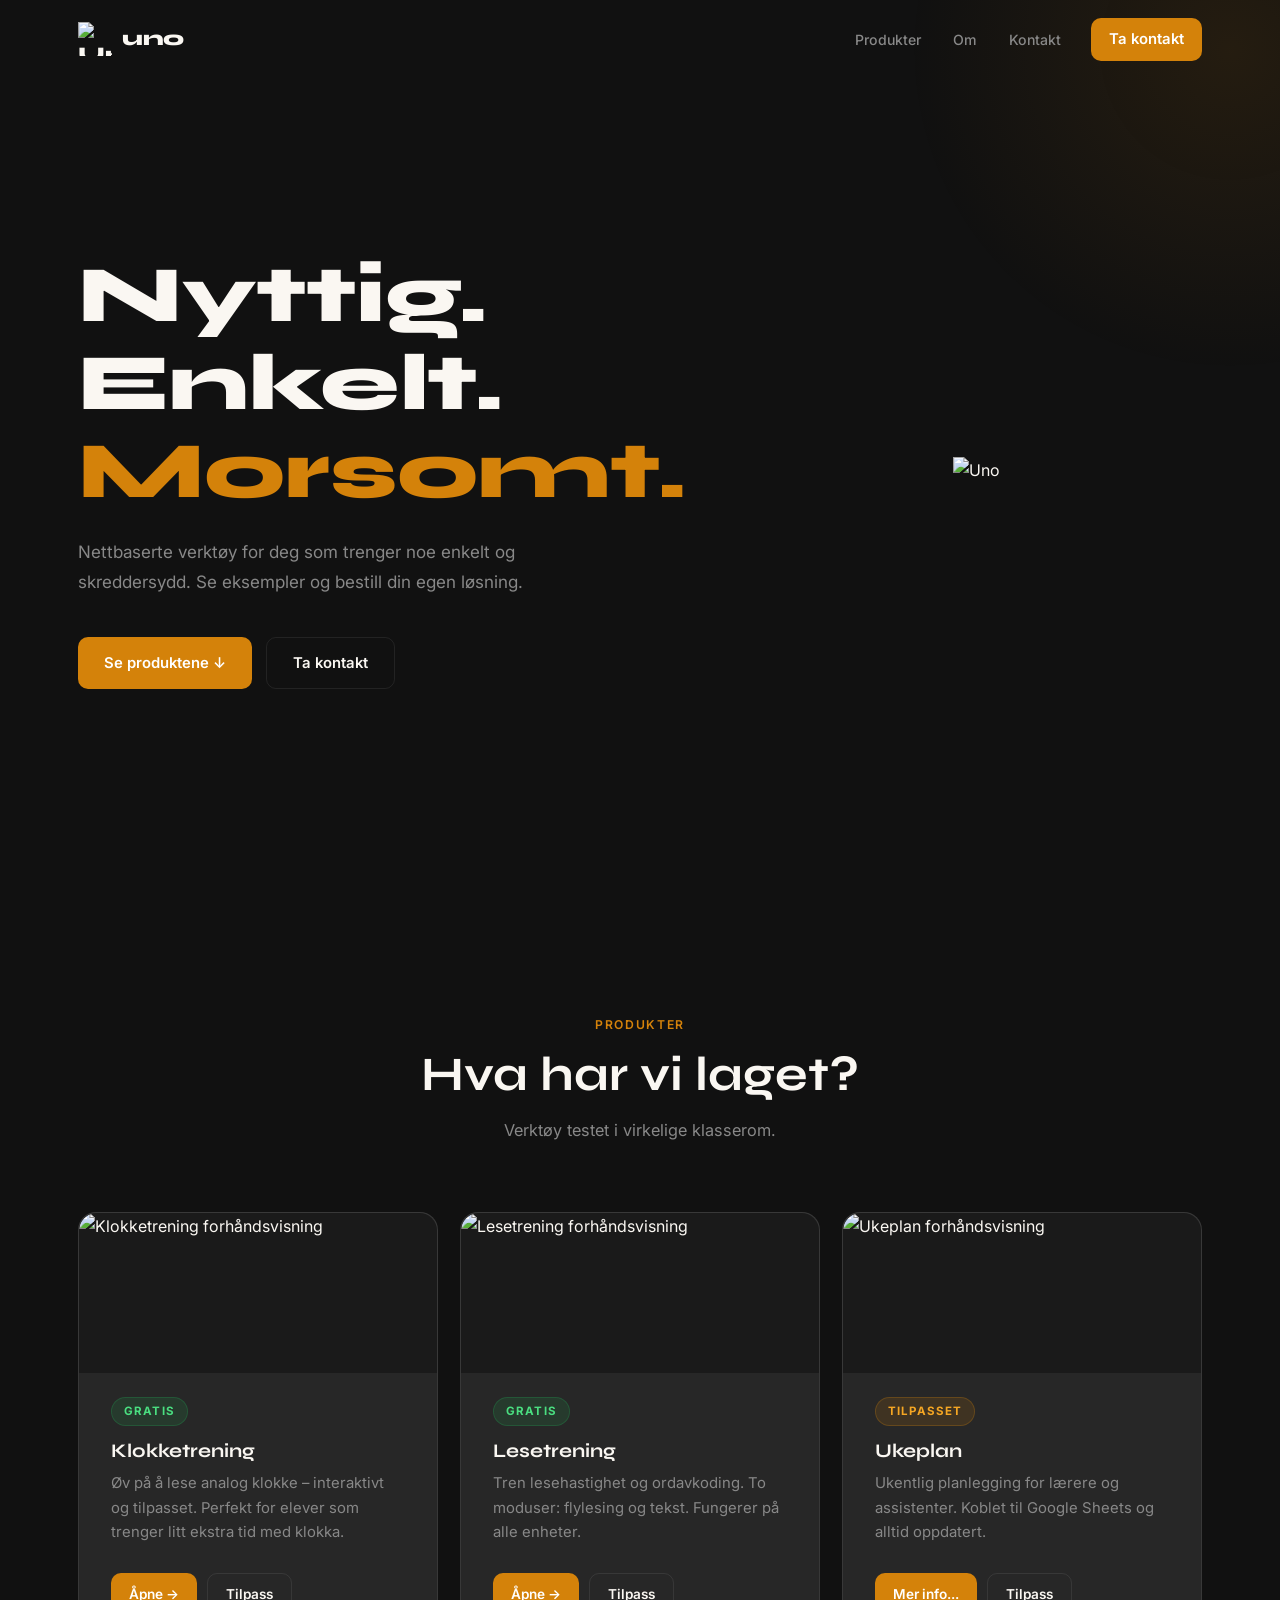
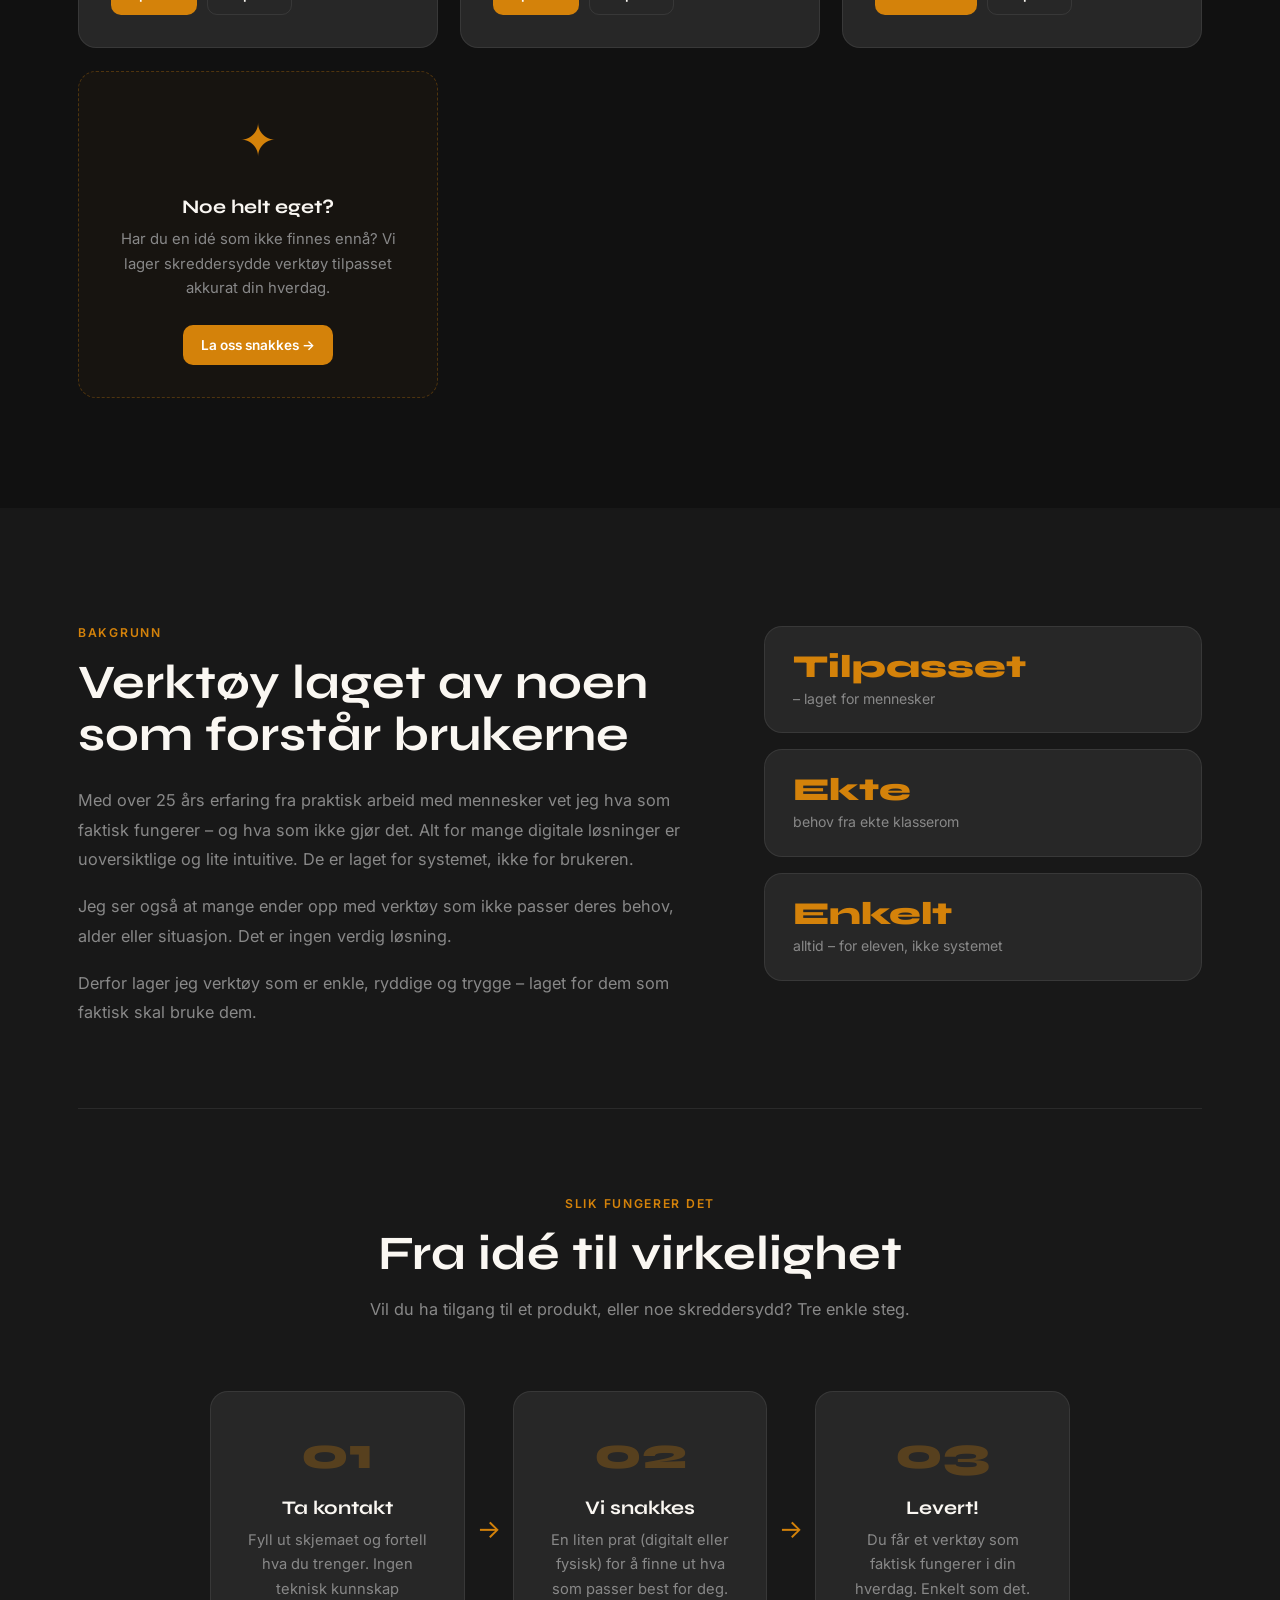
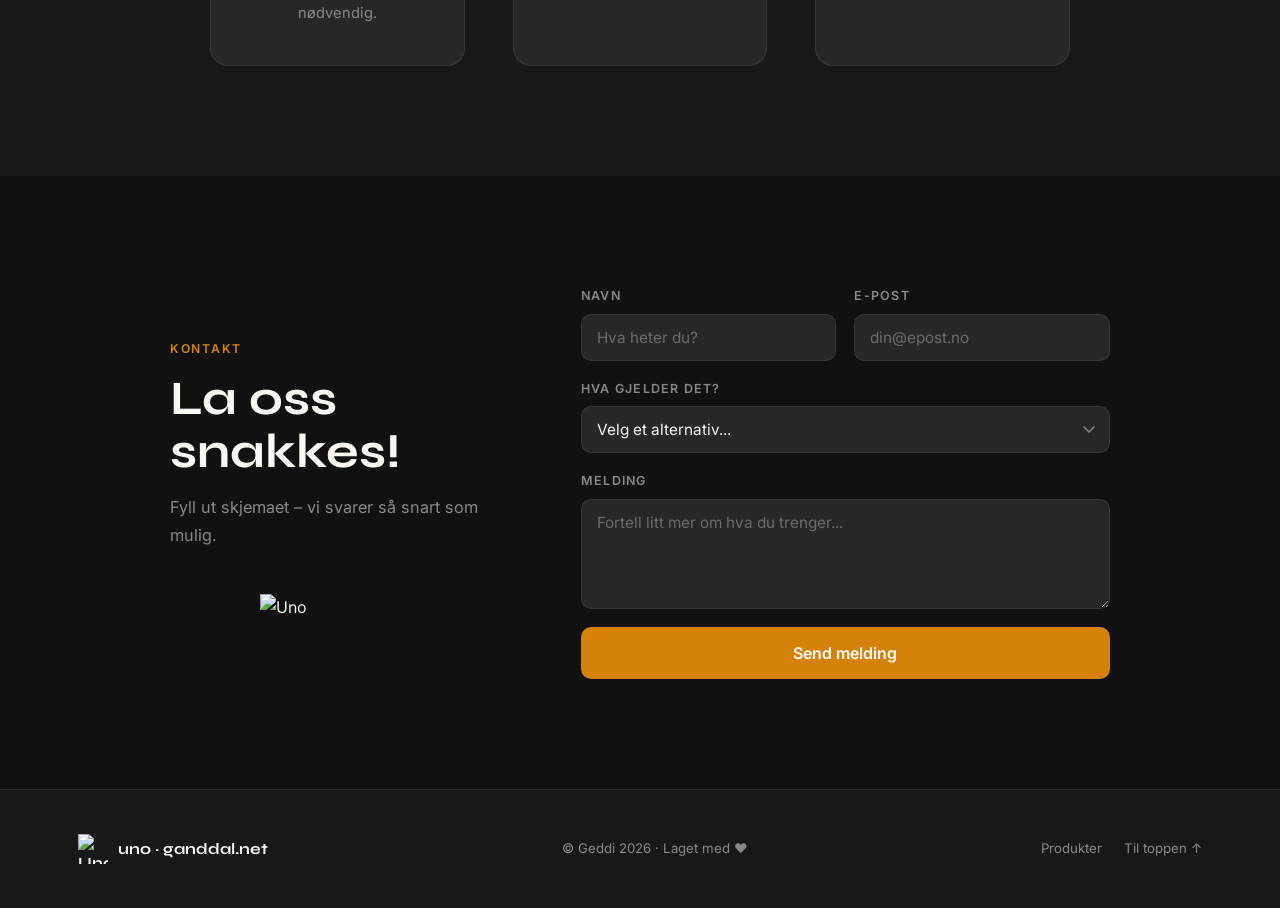
==== index.html @ 67dba809 "Favicon: riktig sti til /favicon/-mappen + legg til filer Co-Authored-By: Claude Sonnet 4.6 <noreply" ====
<!DOCTYPE html>
<html lang="no">
<head>
  <meta charset="UTF-8">
  <meta name="viewport" content="width=device-width, initial-scale=1.0">
  <meta name="description" content="Nettbaserte verktøy for skole og undervisning – enkle, morsomme og nyttige.">
  <title>uno · Verktøy for skolen</title>
  <!-- Favicon package generated by Favicon.im Generator -->
  <link rel="icon" type="image/x-icon" href="/favicon/favicon.ico">
  <link rel="icon" type="image/png" sizes="16x16" href="/favicon/favicon-16x16.png">
  <link rel="icon" type="image/png" sizes="32x32" href="/favicon/favicon-32x32.png">
  <link rel="apple-touch-icon" sizes="180x180" href="/favicon/apple-touch-icon.png">
  <link rel="icon" type="image/png" sizes="192x192" href="/favicon/android-chrome-192x192.png">
  <link rel="icon" type="image/png" sizes="512x512" href="/favicon/android-chrome-512x512.png">
  <meta name="theme-color" content="#111111">
  <link rel="preconnect" href="https://fonts.googleapis.com">
  <link rel="preconnect" href="https://fonts.gstatic.com" crossorigin>
  <link href="https://fonts.googleapis.com/css2?family=Syne:wght@400;600;700;800&family=Inter:ital,wght@0,400;0,500;0,600;1,400&display=swap" rel="stylesheet">
  <link rel="stylesheet" href="style.css">
</head>
<body>

  <!-- ===== NAVIGASJON ===== -->
  <nav class="nav" id="nav">
    <div class="nav-inner">
      <a href="#" class="nav-logo">
        <div class="nav-logo-img"><img src="img/sblogo.png" alt="Uno"></div>
        <span>uno</span>
      </a>
      <ul class="nav-links" id="navLinks">
        <li><a href="#produkter" class="nav-link">Produkter</a></li>
        <li><a href="#om" class="nav-link">Om</a></li>
        <li><a href="#kontakt" class="nav-link">Kontakt</a></li>
      </ul>
      <a href="#kontakt" class="btn btn-accent nav-cta">Ta kontakt</a>
      <button class="nav-toggle" id="navToggle" aria-label="Åpne meny">
        <span></span><span></span><span></span>
      </button>
    </div>
  </nav>

  <!-- ===== HERO ===== -->
  <section class="hero" id="topp">
    <div class="hero-bg-glow"></div>
    <div class="hero-inner">
      <div class="hero-text">
<h1>Nyttig.<br>Enkelt.<br><span class="accent">Morsomt.</span></h1>
        <p class="hero-sub">
          Nettbaserte verktøy for deg som trenger noe enkelt og skreddersydd. Se eksempler og bestill din egen løsning.
        </p>
        <div class="hero-actions">
          <a href="#produkter" class="btn btn-accent">Se produktene ↓</a>
          <a href="#kontakt" class="btn btn-ghost">Ta kontakt</a>
        </div>
      </div>
      <div class="hero-image-wrap">
        <div class="hero-image-card">
          <img src="img/sbhero2.png" alt="Uno" id="heroDog">
        </div>
        <div class="hero-paw hero-paw--1">🐾</div>
        <div class="hero-paw hero-paw--2">🐾</div>
        <div class="hero-paw hero-paw--3">🐾</div>
      </div>
    </div>
  </section>

  <!-- ===== PRODUKTER ===== -->
  <section class="section" id="produkter">
    <div class="container">
      <div class="section-header reveal">
        <span class="section-tag">Produkter</span>
        <h2>Hva har vi laget?</h2>
        <p>Verktøy testet i virkelige klasserom.</p>
      </div>

      <div class="products-grid">

        <div class="product-card reveal" data-tilt>
          <div class="card-header card-header--screenshot">
            <img src="img/slerklokka.png" alt="Klokketrening forhåndsvisning" class="card-screenshot">
          </div>
          <span class="card-tag tag-free">Gratis</span>
          <h3>Klokketrening</h3>
          <p>Øv på å lese analog klokke – interaktivt og tilpasset. Perfekt for elever som trenger litt ekstra tid med klokka.</p>
          <div class="card-footer card-footer--two">
            <a href="https://bligod.ganddal.net/Klokketrening" target="_blank" rel="noopener" class="btn btn-accent btn-sm">Åpne →</a>
            <a href="#kontakt" class="btn btn-ghost btn-sm" data-preselect="tilpass-klokketrening">Tilpass</a>
          </div>
        </div>

        <div class="product-card reveal" data-tilt>
          <div class="card-header card-header--screenshot">
            <img src="img/slesetrening.png" alt="Lesetrening forhåndsvisning" class="card-screenshot">
          </div>
          <span class="card-tag tag-free">Gratis</span>
          <h3>Lesetrening</h3>
          <p>Tren lesehastighet og ordavkoding. To moduser: flylesing og tekst. Fungerer på alle enheter.</p>
          <div class="card-footer card-footer--two">
            <a href="https://bligod.ganddal.net/Lesetrening" target="_blank" rel="noopener" class="btn btn-accent btn-sm">Åpne →</a>
            <a href="#kontakt" class="btn btn-ghost btn-sm" data-preselect="tilpass-lesetrening">Tilpass</a>
          </div>
        </div>

        <div class="product-card reveal" data-tilt>
          <div class="card-header card-header--screenshot">
            <img src="img/sscreen-ukeplan.png" alt="Ukeplan forhåndsvisning" class="card-screenshot">
          </div>
          <span class="card-tag tag-access">Tilpasset</span>
          <h3>Ukeplan</h3>
          <p>Ukentlig planlegging for lærere og assistenter. Koblet til Google Sheets og alltid oppdatert.</p>
          <div class="card-footer card-footer--two">
            <a href="ukeplan1e.html" class="btn btn-accent btn-sm">Mer info...</a>
            <a href="#kontakt" class="btn btn-ghost btn-sm" data-preselect="tilpass-ukeplan">Tilpass</a>
          </div>
        </div>

        <div class="product-card product-card--custom reveal">
          <div class="custom-star">✦</div>
          <h3>Noe helt eget?</h3>
          <p>Har du en idé som ikke finnes ennå? Vi lager skreddersydde verktøy tilpasset akkurat din hverdag.</p>
          <div class="card-footer">
            <a href="#kontakt" class="btn btn-accent btn-sm">La oss snakkes →</a>
          </div>
        </div>

      </div>
    </div>
  </section>

  <!-- ===== OM ===== -->
  <section class="section section--alt" id="om">
    <div class="container">

      <div class="about-layout">
        <div class="about-text reveal">
          <span class="section-tag">Bakgrunn</span>
          <h2>Verktøy laget av noen som forstår brukerne</h2>
          <p>
            Med over 25 års erfaring fra praktisk arbeid med mennesker vet jeg hva som faktisk
            fungerer – og hva som ikke gjør det. Alt for mange digitale løsninger er
            uoversiktlige og lite intuitive. De er laget for systemet, ikke for brukeren.
          </p>
          <p>
            Jeg ser også at mange ender opp med verktøy som ikke passer deres behov,
            alder eller situasjon. Det er ingen verdig løsning.
          </p>
          <p>
            Derfor lager jeg verktøy som er enkle, ryddige og trygge –
            laget for dem som faktisk skal bruke dem.
          </p>
        </div>
        <div class="about-stat-col reveal">
          <div class="stat-card">
            <span class="stat-num">Tilpasset</span>
            <span class="stat-label">– laget for mennesker</span>
          </div>
          <div class="stat-card">
            <span class="stat-num">Ekte</span>
            <span class="stat-label">behov fra ekte klasserom</span>
          </div>
          <div class="stat-card">
            <span class="stat-num">Enkelt</span>
            <span class="stat-label">alltid – for eleven, ikke systemet</span>
          </div>
        </div>
      </div>

      <div class="divider reveal"></div>

      <div class="section-header reveal">
        <span class="section-tag">Slik fungerer det</span>
        <h2>Fra idé til virkelighet</h2>
        <p>Vil du ha tilgang til et produkt, eller noe skreddersydd? Tre enkle steg.</p>
      </div>
      <div class="steps">
        <div class="step reveal">
          <div class="step-num">01</div>
          <h3>Ta kontakt</h3>
          <p>Fyll ut skjemaet og fortell hva du trenger. Ingen teknisk kunnskap nødvendig.</p>
        </div>
        <div class="step-arrow reveal">→</div>
        <div class="step reveal">
          <div class="step-num">02</div>
          <h3>Vi snakkes</h3>
          <p>En liten prat (digitalt eller fysisk) for å finne ut hva som passer best for deg.</p>
        </div>
        <div class="step-arrow reveal">→</div>
        <div class="step reveal">
          <div class="step-num">03</div>
          <h3>Levert!</h3>
          <p>Du får et verktøy som faktisk fungerer i din hverdag. Enkelt som det.</p>
        </div>
      </div>

    </div>
  </section>

  <!-- ===== KONTAKT ===== -->
  <section class="section" id="kontakt">
    <div class="container">
      <div class="contact-layout">

        <div class="contact-left reveal">
          <span class="section-tag">Kontakt</span>
          <h2>La oss snakkes!</h2>
          <p>Fyll ut skjemaet – vi svarer så snart som mulig.</p>
          <div class="contact-dog-wrap">
            <img src="img/sbsitte.png" alt="Uno" id="contactDog" class="contact-dog">
          </div>
        </div>

        <div class="contact-right reveal">
          <!-- Bytt ut DITT_FORM_ID med din faktiske Formspree-ID fra formspree.io -->
          <form class="contact-form" id="contactForm" action="https://formspree.io/f/xzdwvpga" method="POST">

            <div class="form-row">
              <div class="form-group">
                <label for="name">Navn</label>
                <input type="text" id="name" name="name" placeholder="Hva heter du?" required autocomplete="name">
              </div>
              <div class="form-group">
                <label for="email">E-post</label>
                <input type="email" id="email" name="email" placeholder="din@epost.no" required autocomplete="email">
              </div>
            </div>

            <div class="form-group">
              <label for="type">Hva gjelder det?</label>
              <select id="type" name="type" required>
                <option value="" disabled selected>Velg et alternativ...</option>
                <option value="tilpass-klokketrening">Tilpass – Klokketrening</option>
                <option value="tilpass-lesetrening">Tilpass – Lesetrening</option>
                <option value="tilpass-ukeplan">Tilpass – Ukeplan</option>
                <option value="skreddersøm">Skreddersydd løsning</option>
                <option value="annet">Noe annet</option>
              </select>
            </div>

            <div class="form-group">
              <label for="message">Melding</label>
              <textarea id="message" name="message" rows="4" placeholder="Fortell litt mer om hva du trenger..." required></textarea>
            </div>

            <button type="submit" class="btn btn-accent btn-full" id="submitBtn">
              Send melding
            </button>

            <div class="form-success" id="formSuccess" hidden>
              <img src="img/sbsitte.png" alt="Hunden">
              <p>Takk! Vi svarer deg snart. 🎉</p>
            </div>

          </form>
        </div>

      </div>
    </div>
  </section>

  <!-- ===== FOOTER ===== -->
  <footer class="footer">
    <div class="container">
      <div class="footer-inner">
        <div class="footer-brand">
          <div class="footer-logo-wrap"><img src="img/sblogo.png" alt="Uno"></div>
          <span>uno · ganddal.net</span>
        </div>
        <p class="footer-copy">© Geddi 2026 · Laget med ❤️</p>
        <nav class="footer-nav" aria-label="Bunnavigasjon">
          <a href="#produkter">Produkter</a>
          <a href="#topp">Til toppen ↑</a>
        </nav>
      </div>
    </div>
  </footer>

  <!-- Easter egg popup -->
  <div class="woof-popup" id="woofPopup" aria-live="polite"></div>

  <script src="app.js"></script>
</body>
</html>
---- style.css ----
/* ============================================================
   uno.ganddal.net – Geddi Portfolio
   Fargepalett: Kull #111 · Rav #D4820A · Varm hvit #FAF7F2
   ============================================================ */

/* ── Custom properties ── */
:root {
  --bg:          #111111;
  --bg-alt:      #181818;
  --bg-card:     #272727;
  --text:        #FAF7F2;
  --text-muted:  #888888;
  --accent:      #D4820A;
  --accent-lt:   #F5A623;
  --accent-glow: rgba(212, 130, 10, 0.14);
  --border:      rgba(255, 255, 255, 0.08);
  --radius:      18px;
  --radius-sm:   10px;
  --ease:        cubic-bezier(0.4, 0, 0.2, 1);
}

/* ── Reset ── */
*, *::before, *::after { box-sizing: border-box; margin: 0; padding: 0; }
html { scroll-behavior: smooth; scroll-padding-top: 80px; }
body {
  font-family: 'Inter', system-ui, sans-serif;
  background: var(--bg);
  color: var(--text);
  line-height: 1.65;
  overflow-x: hidden;
  -webkit-font-smoothing: antialiased;
}
img { display: block; max-width: 100%; }
a  { color: inherit; text-decoration: none; }
ul { list-style: none; }

/* ── Typography ── */
h1, h2, h3 { font-family: 'Syne', sans-serif; line-height: 1.1; }
h1 { font-size: clamp(2.6rem, 6.5vw, 5rem); font-weight: 800; }
h2 { font-size: clamp(1.85rem, 4vw, 3rem);  font-weight: 700; }
h3 { font-size: 1.2rem; font-weight: 700; margin-bottom: 10px; }
.accent { color: var(--accent); }

/* ── Layout ── */
.container { max-width: 1180px; margin: 0 auto; padding: 0 28px; }
.section    { padding: 110px 0; }
.section--alt { background: var(--bg-alt); }

/* ── Buttons ── */
.btn {
  display: inline-flex;
  align-items: center;
  gap: 8px;
  padding: 13px 26px;
  border-radius: var(--radius-sm);
  font-family: 'Inter', sans-serif;
  font-size: .93rem;
  font-weight: 600;
  border: none;
  cursor: pointer;
  transition: transform .25s var(--ease),
              box-shadow .25s var(--ease),
              background .2s var(--ease),
              border-color .2s var(--ease);
  white-space: nowrap;
}
.btn-accent {
  background: var(--accent);
  color: #fff;
}
.btn-accent:hover {
  background: var(--accent-lt);
  transform: translateY(-2px);
  box-shadow: 0 8px 28px rgba(212, 130, 10, .45);
}
.btn-ghost {
  background: transparent;
  color: var(--text);
  border: 1.5px solid var(--border);
}
.btn-ghost:hover {
  border-color: var(--accent);
  color: var(--accent);
  transform: translateY(-2px);
}
.btn-sm   { padding: 9px 18px; font-size: .85rem; }
.btn-full { width: 100%; justify-content: center; font-size: 1rem; padding: 16px; }

/* ============================================================
   NAVIGATION
   ============================================================ */
.nav {
  position: fixed;
  inset: 0 0 auto 0;
  z-index: 100;
  padding: 18px 0;
  transition: background .3s var(--ease), padding .3s var(--ease), border-color .3s var(--ease);
  border-bottom: 1px solid transparent;
}
.nav.scrolled {
  background: rgba(17, 17, 17, .92);
  backdrop-filter: blur(14px);
  -webkit-backdrop-filter: blur(14px);
  border-bottom-color: var(--border);
  padding: 12px 0;
}
.nav-inner {
  max-width: 1180px;
  margin: 0 auto;
  padding: 0 28px;
  display: flex;
  align-items: center;
  gap: 8px;
}
.nav-logo {
  display: flex;
  align-items: center;
  gap: 10px;
  font-family: 'Syne', sans-serif;
  font-weight: 800;
  font-size: 1.3rem;
  letter-spacing: -.02em;
}
.nav-logo-img {
  width: 34px; height: 34px;
  flex-shrink: 0;
}
.nav-logo-img img { width: 34px; height: 34px; object-fit: contain; }

.nav-links {
  display: flex;
  gap: 4px;
  margin-left: auto;
}
.nav-link {
  padding: 8px 14px;
  border-radius: 8px;
  font-size: .88rem;
  font-weight: 500;
  color: var(--text-muted);
  transition: color .2s, background .2s;
}
.nav-link:hover { color: var(--text); background: rgba(255,255,255,.06); }
.nav-cta  { padding: 9px 18px; margin-left: 8px; }

/* Mobile toggle */
.nav-toggle {
  display: none;
  flex-direction: column;
  gap: 5px;
  background: none;
  border: none;
  cursor: pointer;
  padding: 6px;
  margin-left: auto;
}
.nav-toggle span {
  display: block;
  width: 22px; height: 2px;
  background: var(--text);
  border-radius: 2px;
  transition: transform .3s var(--ease), opacity .3s;
}
.nav-toggle.open span:nth-child(1) { transform: translateY(7px) rotate(45deg); }
.nav-toggle.open span:nth-child(2) { opacity: 0; }
.nav-toggle.open span:nth-child(3) { transform: translateY(-7px) rotate(-45deg); }

/* Mobile menu */
.nav-links.open {
  display: flex;
  flex-direction: column;
  position: absolute;
  top: 100%;
  left: 0; right: 0;
  background: rgba(17,17,17,.97);
  border-bottom: 1px solid var(--border);
  padding: 12px 28px 20px;
  gap: 4px;
}

/* ============================================================
   HERO
   ============================================================ */
.hero {
  min-height: 100svh;
  display: flex;
  flex-direction: column;
  justify-content: center;
  padding: 130px 28px 90px;
  position: relative;
  overflow: hidden;
  max-width: 1180px;
  margin: 0 auto;
}
.hero-bg-glow {
  position: fixed;
  top: -300px; right: -300px;
  width: 700px; height: 700px;
  background: radial-gradient(circle, rgba(212,130,10,.1) 0%, transparent 65%);
  pointer-events: none;
  z-index: 0;
}
.hero-inner {
  display: grid;
  grid-template-columns: 1fr 1fr;
  align-items: center;
  gap: 64px;
  position: relative;
  z-index: 1;
}
.badge {
  display: inline-flex;
  align-items: center;
  gap: 6px;
  padding: 6px 14px;
  border-radius: 100px;
  background: var(--accent-glow);
  border: 1px solid rgba(212,130,10,.28);
  color: var(--accent-lt);
  font-size: .82rem;
  font-weight: 600;
  margin-bottom: 28px;
}
.hero-text h1 { margin-bottom: 22px; }
.hero-sub {
  font-size: 1.07rem;
  color: var(--text-muted);
  max-width: 460px;
  margin-bottom: 40px;
  line-height: 1.75;
}
.hero-actions { display: flex; gap: 14px; flex-wrap: wrap; }

/* Hero image */
.hero-image-wrap {
  position: relative;
  display: flex;
  justify-content: center;
}
.hero-image-card {
  position: relative;
  z-index: 1;
}
.hero-image-card img {
  width: 100%;
  max-width: 380px;
  animation: floatDog 6s ease-in-out infinite;
  cursor: pointer;
  user-select: none;
}
@keyframes floatDog {
  0%, 100% { transform: translateY(0); }
  50%       { transform: translateY(-16px); }
}
/* Floating paw prints */
.hero-paw {
  position: absolute;
  font-size: 1.4rem;
  opacity: 0;
  animation: pawFloat 8s ease-in-out infinite;
  pointer-events: none;
  user-select: none;
}
.hero-paw--1 { bottom: 20px; right: -10px; animation-delay: 0s; }
.hero-paw--2 { top: 30px;   left:  -20px; animation-delay: 2.5s; }
.hero-paw--3 { bottom: 60px;left:  10px;  animation-delay: 5s; }
@keyframes pawFloat {
  0%   { opacity: 0; transform: translateY(10px) rotate(-10deg); }
  20%  { opacity: .5; }
  50%  { opacity: .3; transform: translateY(-10px) rotate(10deg); }
  80%  { opacity: .5; }
  100% { opacity: 0; transform: translateY(10px) rotate(-10deg); }
}

/* Scroll indicator */
.hero-scroll {
  display: flex;
  flex-direction: column;
  align-items: center;
  gap: 8px;
  color: var(--text-muted);
  font-size: .78rem;
  letter-spacing: .08em;
  text-transform: uppercase;
  margin-top: auto;
  padding-top: 48px;
  padding-bottom: 32px;
  align-self: center;
}
.scroll-bar {
  width: 1px; height: 44px;
  background: linear-gradient(to bottom, var(--accent), transparent);
  animation: scrollPulse 2.2s ease-in-out infinite;
}
@keyframes scrollPulse {
  0%   { opacity: 0; transform: scaleY(0); transform-origin: top; }
  50%  { opacity: 1; transform: scaleY(1); }
  100% { opacity: 0; transform: scaleY(0); transform-origin: bottom; }
}

/* ============================================================
   SECTION HEADERS
   ============================================================ */
.section-header {
  text-align: center;
  max-width: 580px;
  margin: 0 auto 68px;
}
.section-tag {
  display: inline-block;
  font-size: .76rem;
  font-weight: 600;
  text-transform: uppercase;
  letter-spacing: .14em;
  color: var(--accent);
  margin-bottom: 14px;
}
.section-header p {
  color: var(--text-muted);
  font-size: 1.02rem;
  margin-top: 14px;
  line-height: 1.75;
}

/* ============================================================
   PRODUCTS GRID
   ============================================================ */
.products-grid {
  display: grid;
  grid-template-columns: repeat(auto-fill, minmax(270px, 1fr));
  gap: 22px;
}
.product-card {
  background: var(--bg-card);
  border: 1px solid var(--border);
  border-radius: var(--radius);
  padding: 32px;
  position: relative;
  overflow: hidden;
  display: flex;
  flex-direction: column;
  transition: transform .3s var(--ease),
              box-shadow .3s var(--ease),
              border-color .3s var(--ease);
  transform-style: preserve-3d;
  will-change: transform;
}
.product-card::after {
  content: '';
  position: absolute;
  inset: 0;
  background: linear-gradient(135deg, var(--accent-glow) 0%, transparent 55%);
  opacity: 0;
  transition: opacity .3s var(--ease);
  border-radius: var(--radius);
  pointer-events: none;
}
.product-card:hover::after  { opacity: 1; }
.product-card:hover {
  border-color: rgba(212,130,10,.3);
  box-shadow: 0 20px 60px rgba(0,0,0,.35);
}
/* Gradient header with dog */
.card-header {
  margin: -32px -32px 24px -32px;
  height: 160px;
  border-radius: var(--radius) var(--radius) 0 0;
  background: linear-gradient(160deg, #3d3d3d 0%, #2e2e2e 50%, var(--bg-card) 100%);
  display: flex;
  align-items: flex-end;
  justify-content: center;
  overflow: hidden;
  flex-shrink: 0;
}
.card-dog {
  height: 120px;
  object-fit: contain;
  filter: drop-shadow(0 -6px 16px rgba(212,130,10,.25));
  transition: transform .35s var(--ease);
}
.product-card:hover .card-dog { transform: translateY(-6px); }

.card-header--screenshot {
  background: #1a1a1a;
  align-items: stretch;
  padding: 0;
}
.card-screenshot {
  width: 100%;
  height: 100%;
  object-fit: cover;
  object-position: top center;
  transition: transform .4s var(--ease);
}
.product-card:hover .card-screenshot { transform: scale(1.04); }

/* Tags */
.card-tag {
  display: inline-block;
  padding: 4px 12px;
  border-radius: 100px;
  font-size: .72rem;
  font-weight: 700;
  text-transform: uppercase;
  letter-spacing: .1em;
  margin-bottom: 14px;
  width: fit-content;
}
.tag-free   { background: rgba(34,197,94,.12);  color: #4ade80; border: 1px solid rgba(34,197,94,.2); }
.tag-access { background: var(--accent-glow);   color: var(--accent-lt); border: 1px solid rgba(212,130,10,.25); }
.tag-beta   { background: rgba(139,92,246,.12); color: #a78bfa; border: 1px solid rgba(139,92,246,.25); }

.product-card p {
  color: var(--text-muted);
  font-size: .93rem;
  line-height: 1.65;
  flex: 1;
}
.card-footer { margin-top: 28px; }
.card-footer--two { display: flex; gap: 10px; flex-wrap: wrap; }

/* Custom card */
.product-card--custom {
  border-style: dashed;
  border-color: rgba(212,130,10,.3);
  background: rgba(212,130,10,.03);
  text-align: center;
  justify-content: center;
}
.custom-star {
  font-size: 2.8rem;
  color: var(--accent);
  margin-bottom: 18px;
  display: block;
}
.product-card--custom .card-footer { margin-top: 24px; }

/* ============================================================
   ABOUT
   ============================================================ */
.about-layout {
  display: grid;
  grid-template-columns: 1.4fr 1fr;
  gap: 72px;
  align-items: start;
  margin-bottom: 80px;
}
.about-text h2  { margin-bottom: 24px; }
.about-text p   {
  color: var(--text-muted);
  font-size: 1.02rem;
  line-height: 1.8;
  margin-bottom: 18px;
}
.about-text p:last-child { margin-bottom: 0; }

.about-stat-col {
  display: flex;
  flex-direction: column;
  gap: 16px;
  padding-top: 8px;
}
.stat-card {
  background: var(--bg-card);
  border: 1px solid var(--border);
  border-radius: var(--radius);
  padding: 24px 28px;
  display: flex;
  flex-direction: column;
  gap: 6px;
  transition: border-color .25s var(--ease), transform .25s var(--ease);
}
.stat-card:hover {
  border-color: rgba(212,130,10,.35);
  transform: translateX(4px);
}
.stat-num {
  font-family: 'Syne', sans-serif;
  font-size: 2rem;
  font-weight: 800;
  color: var(--accent);
  line-height: 1;
}
.stat-label {
  font-size: .88rem;
  color: var(--text-muted);
  line-height: 1.4;
}

.divider {
  height: 1px;
  background: var(--border);
  margin-bottom: 80px;
}

/* ============================================================
   STEPS / PROCESS
   ============================================================ */
.steps {
  display: flex;
  align-items: stretch;
  gap: 0;
  max-width: 860px;
  margin: 0 auto;
}
.step {
  flex: 1;
  background: var(--bg-card);
  border: 1px solid var(--border);
  border-radius: var(--radius);
  padding: 40px 28px;
  text-align: center;
}
.step-num {
  font-family: 'Syne', sans-serif;
  font-size: 2.8rem;
  font-weight: 800;
  color: var(--accent);
  opacity: .28;
  line-height: 1;
  margin-bottom: 20px;
}
.step h3 { margin-bottom: 10px; }
.step p  { color: var(--text-muted); font-size: .92rem; line-height: 1.65; }
.step-arrow {
  font-size: 1.6rem;
  color: var(--accent);
  opacity: .5;
  padding: 0 12px;
  display: flex;
  align-items: center;
  flex-shrink: 0;
}

/* ============================================================
   CONTACT
   ============================================================ */
.contact-layout {
  display: grid;
  grid-template-columns: 1fr 1.6fr;
  gap: 80px;
  align-items: start;
  max-width: 940px;
  margin: 0 auto;
}
.contact-left { padding-top: 48px; }
.contact-left h2 { margin-bottom: 14px; }
.contact-left > p {
  color: var(--text-muted);
  font-size: 1.02rem;
  margin-bottom: 44px;
  line-height: 1.75;
}
.contact-dog-wrap { display: flex; justify-content: center; }
.contact-dog {
  width: 150px;
  transition: all .4s var(--ease);
  object-fit: contain;
}

/* Form */
.contact-form { display: flex; flex-direction: column; gap: 18px; }
.form-row { display: grid; grid-template-columns: 1fr 1fr; gap: 18px; }
.form-group { display: flex; flex-direction: column; gap: 7px; }
.form-group label {
  font-size: .78rem;
  font-weight: 600;
  color: var(--text-muted);
  text-transform: uppercase;
  letter-spacing: .1em;
}
.form-group input,
.form-group select,
.form-group textarea {
  background: var(--bg-card);
  border: 1.5px solid var(--border);
  border-radius: var(--radius-sm);
  color: var(--text);
  font-family: 'Inter', sans-serif;
  font-size: .96rem;
  padding: 13px 15px;
  outline: none;
  width: 100%;
  transition: border-color .2s, box-shadow .2s;
}
.form-group input::placeholder,
.form-group textarea::placeholder { color: var(--text-muted); opacity: .7; }
.form-group input:focus,
.form-group select:focus,
.form-group textarea:focus {
  border-color: var(--accent);
  box-shadow: 0 0 0 3px var(--accent-glow);
}
.form-group select {
  appearance: none;
  cursor: pointer;
  background-image: url("data:image/svg+xml,%3Csvg xmlns='http://www.w3.org/2000/svg' width='12' height='8'%3E%3Cpath d='M1 1l5 5 5-5' stroke='%23888' stroke-width='1.5' fill='none' stroke-linecap='round' stroke-linejoin='round'/%3E%3C/svg%3E");
  background-repeat: no-repeat;
  background-position: right 14px center;
  padding-right: 36px;
}
.form-group select option { background: var(--bg-alt); }
.form-group textarea { resize: vertical; min-height: 110px; }

/* Submit state */
.btn[disabled] { opacity: .7; cursor: not-allowed; transform: none !important; }

/* Success message */
.form-success {
  text-align: center;
  padding: 36px 24px;
  background: var(--bg-card);
  border: 1px solid rgba(34,197,94,.2);
  border-radius: var(--radius);
}
.form-success img {
  width: 90px;
  margin: 0 auto 16px;
  object-fit: contain;
}
.form-success p { font-size: 1.08rem; font-weight: 600; }

/* ============================================================
   FOOTER
   ============================================================ */
.footer {
  padding: 44px 0;
  border-top: 1px solid var(--border);
  background: var(--bg-alt);
}
.footer-inner {
  display: flex;
  align-items: center;
  justify-content: space-between;
  gap: 24px;
  flex-wrap: wrap;
}
.footer-brand {
  display: flex;
  align-items: center;
  gap: 10px;
  font-family: 'Syne', sans-serif;
  font-weight: 700;
  font-size: .98rem;
}
.footer-logo-wrap {
  width: 30px; height: 30px;
}
.footer-logo-wrap img { width: 30px; height: 30px; object-fit: contain; }
.footer-copy { color: var(--text-muted); font-size: .83rem; }
.footer-nav  { display: flex; gap: 22px; }
.footer-nav a { color: var(--text-muted); font-size: .83rem; transition: color .2s; }
.footer-nav a:hover { color: var(--accent); }

/* ============================================================
   EASTER EGG
   ============================================================ */
.woof-popup {
  position: fixed;
  bottom: 32px; right: 32px;
  background: var(--accent);
  color: #fff;
  font-family: 'Syne', sans-serif;
  font-weight: 700;
  font-size: 1.35rem;
  padding: 14px 22px;
  border-radius: var(--radius);
  transform: translateY(100px) scale(.8);
  opacity: 0;
  transition: transform .4s cubic-bezier(.34,1.56,.64,1), opacity .4s;
  pointer-events: none;
  z-index: 999;
  box-shadow: 0 8px 32px rgba(212,130,10,.5);
}
.woof-popup.show { transform: translateY(0) scale(1); opacity: 1; }

/* ============================================================
   SCROLL REVEAL
   ============================================================ */
.reveal {
  opacity: 0;
  transform: translateY(28px);
  transition: opacity .65s var(--ease), transform .65s var(--ease);
}
.reveal.visible { opacity: 1; transform: translateY(0); }

/* ============================================================
   RESPONSIVE
   ============================================================ */
@media (max-width: 960px) {
  .hero-inner {
    grid-template-columns: 1fr;
    text-align: center;
    gap: 48px;
  }
  .hero-sub   { margin-left: auto; margin-right: auto; }
  .hero-actions { justify-content: center; }
  .hero-image-wrap { order: -1; }
  .hero-image-card img { max-width: 280px; }
  .hero-scroll { display: none; }
  .hero { padding-bottom: 60px; }

  .steps { flex-direction: column; }
  .step-arrow { transform: rotate(90deg); padding: 4px 0; }

  .contact-layout { grid-template-columns: 1fr; gap: 48px; }
  .contact-left { padding-top: 0; text-align: center; }
  .about-layout { grid-template-columns: 1fr; gap: 40px; }

  .nav-links, .nav-cta { display: none; }
  .nav-toggle { display: flex; }
}
@media (max-width: 640px) {
  .section         { padding: 80px 0; }
  .products-grid   { grid-template-columns: 1fr; }
  .form-row        { grid-template-columns: 1fr; }
  .footer-inner    { flex-direction: column; text-align: center; }
  .hero { padding: 120px 20px 80px; }
}
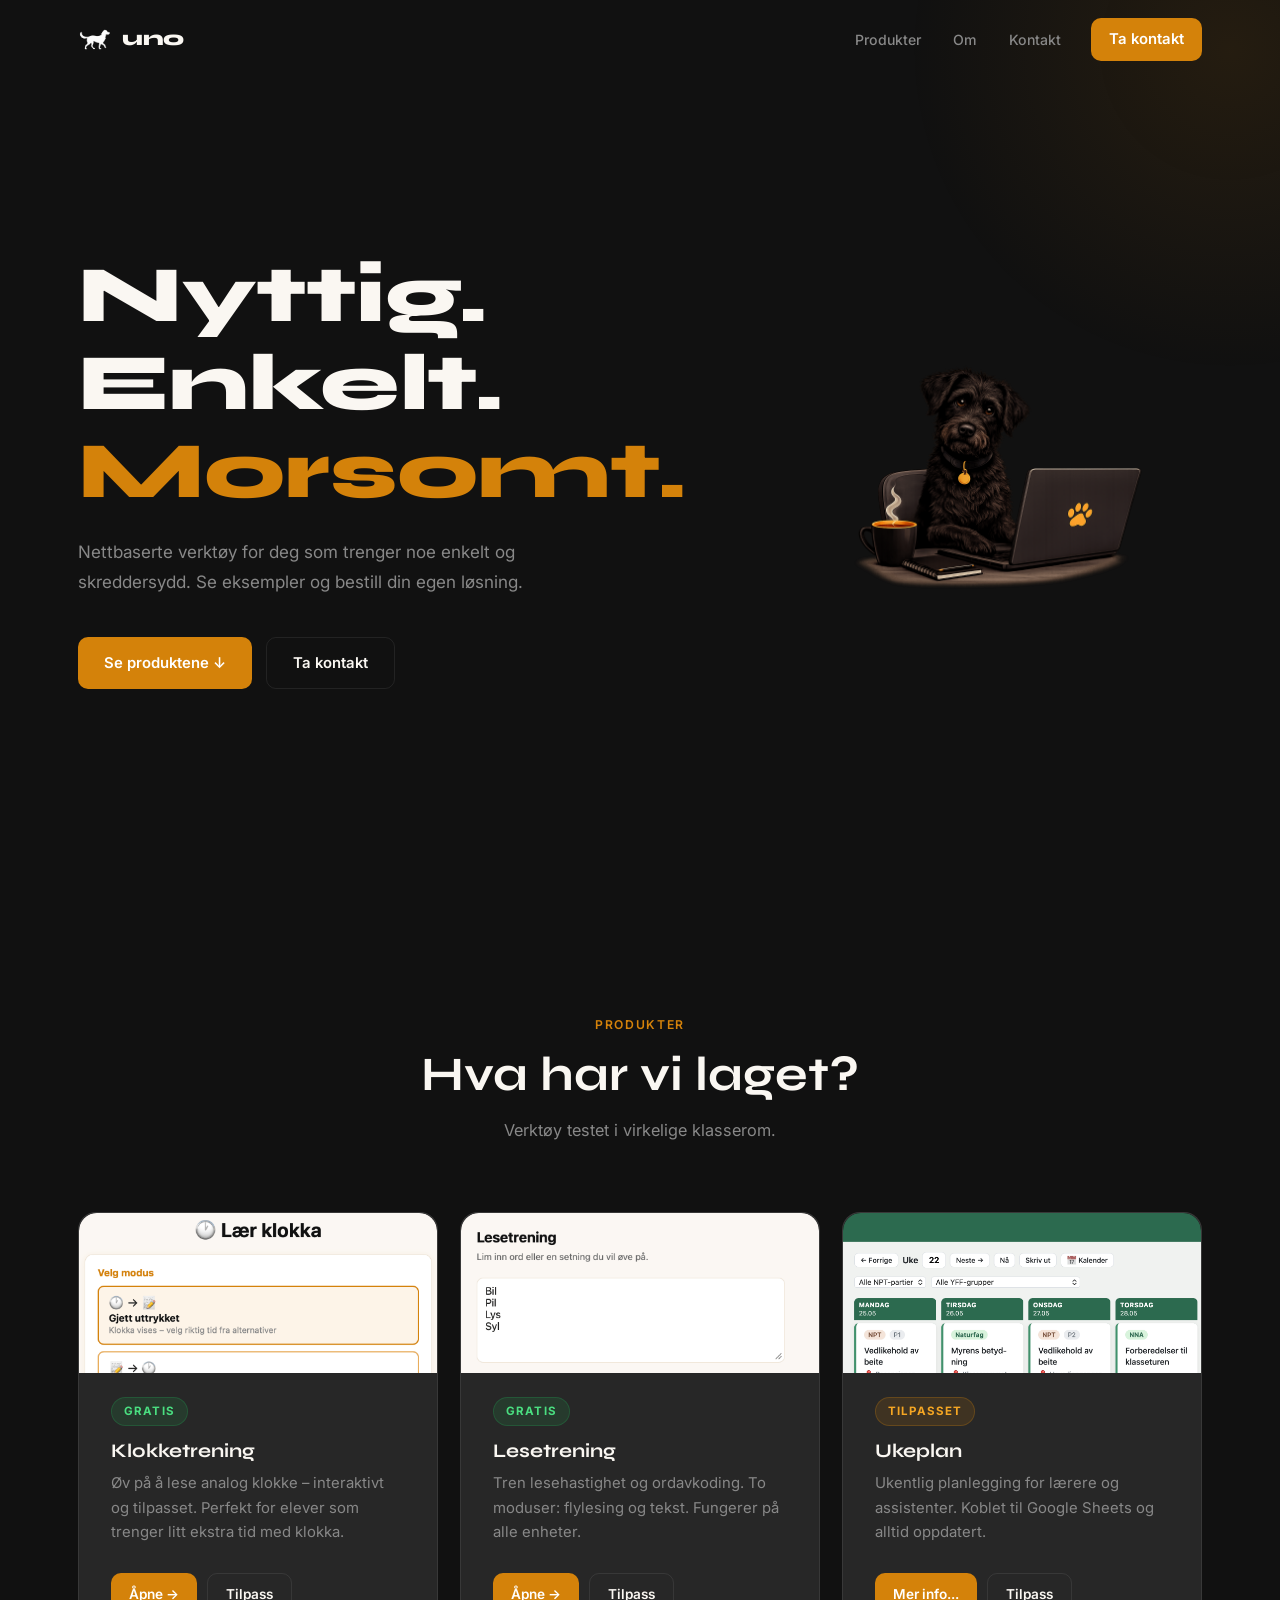
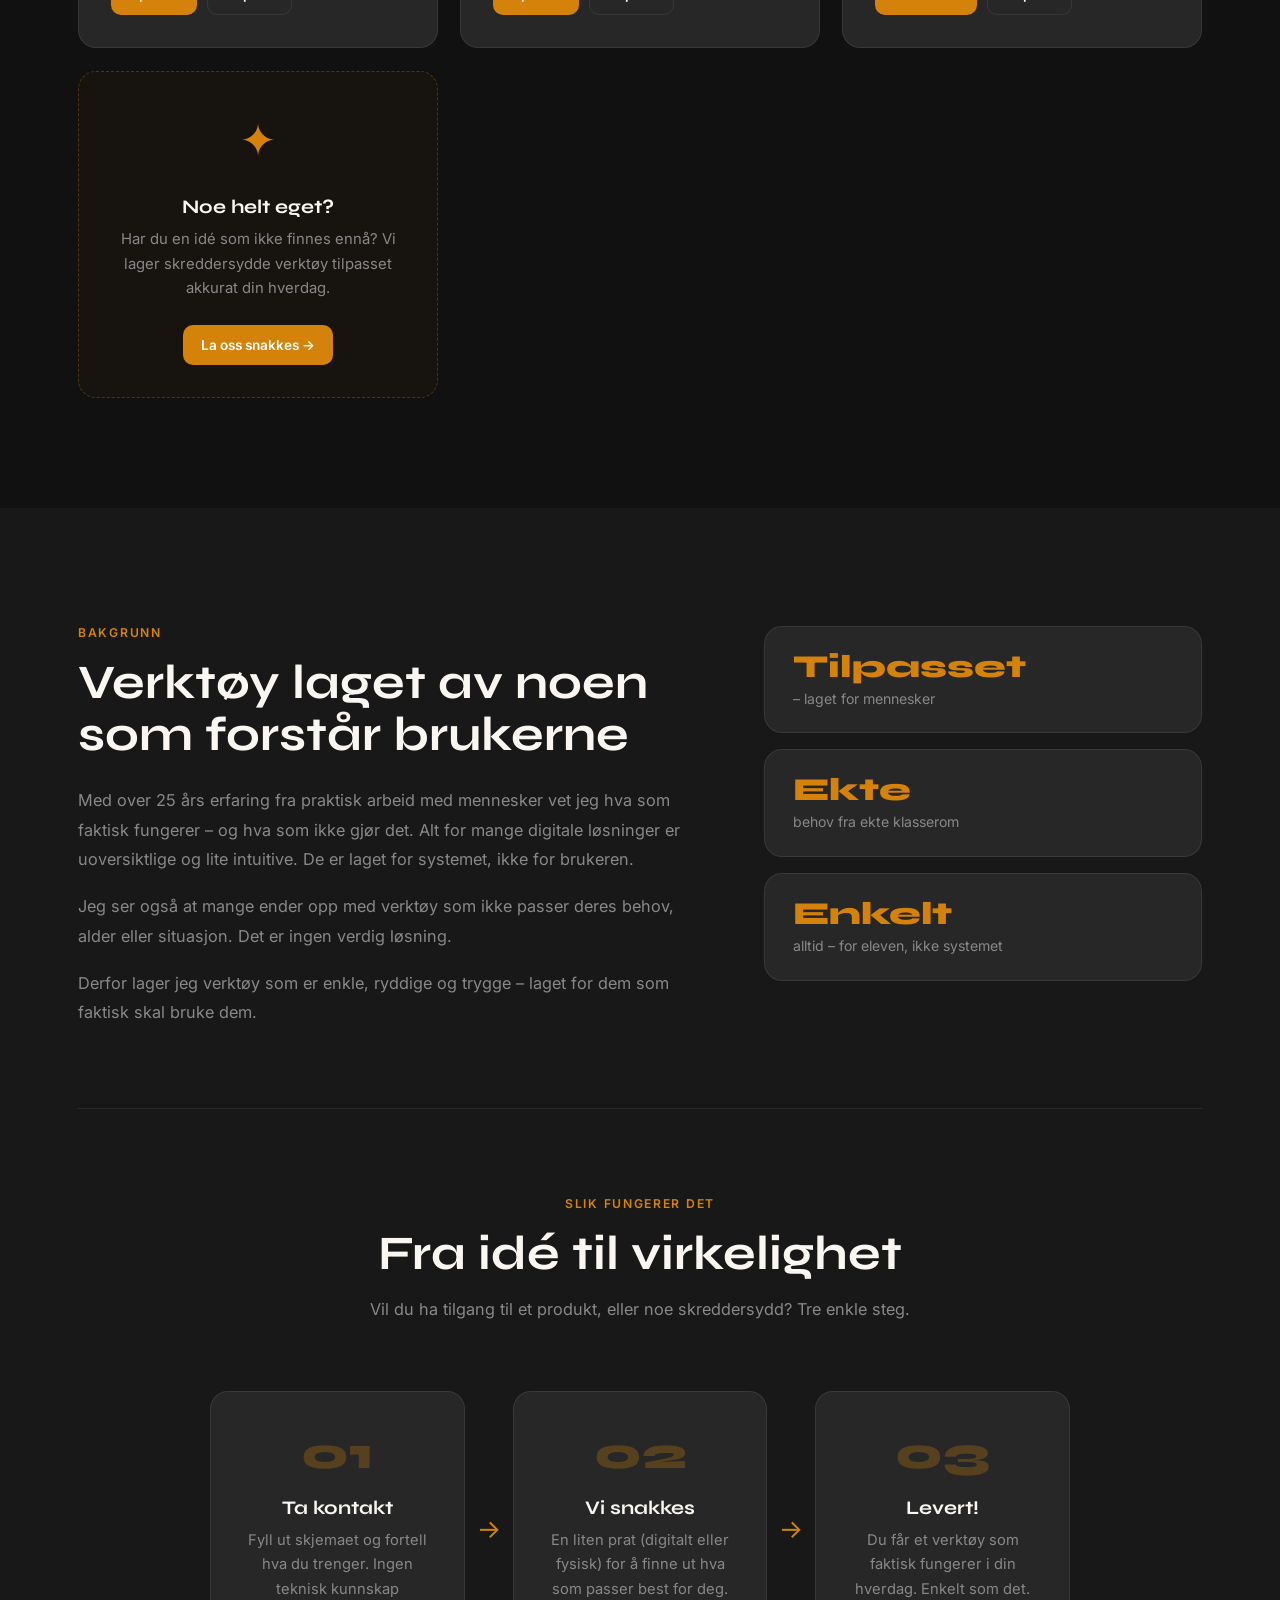
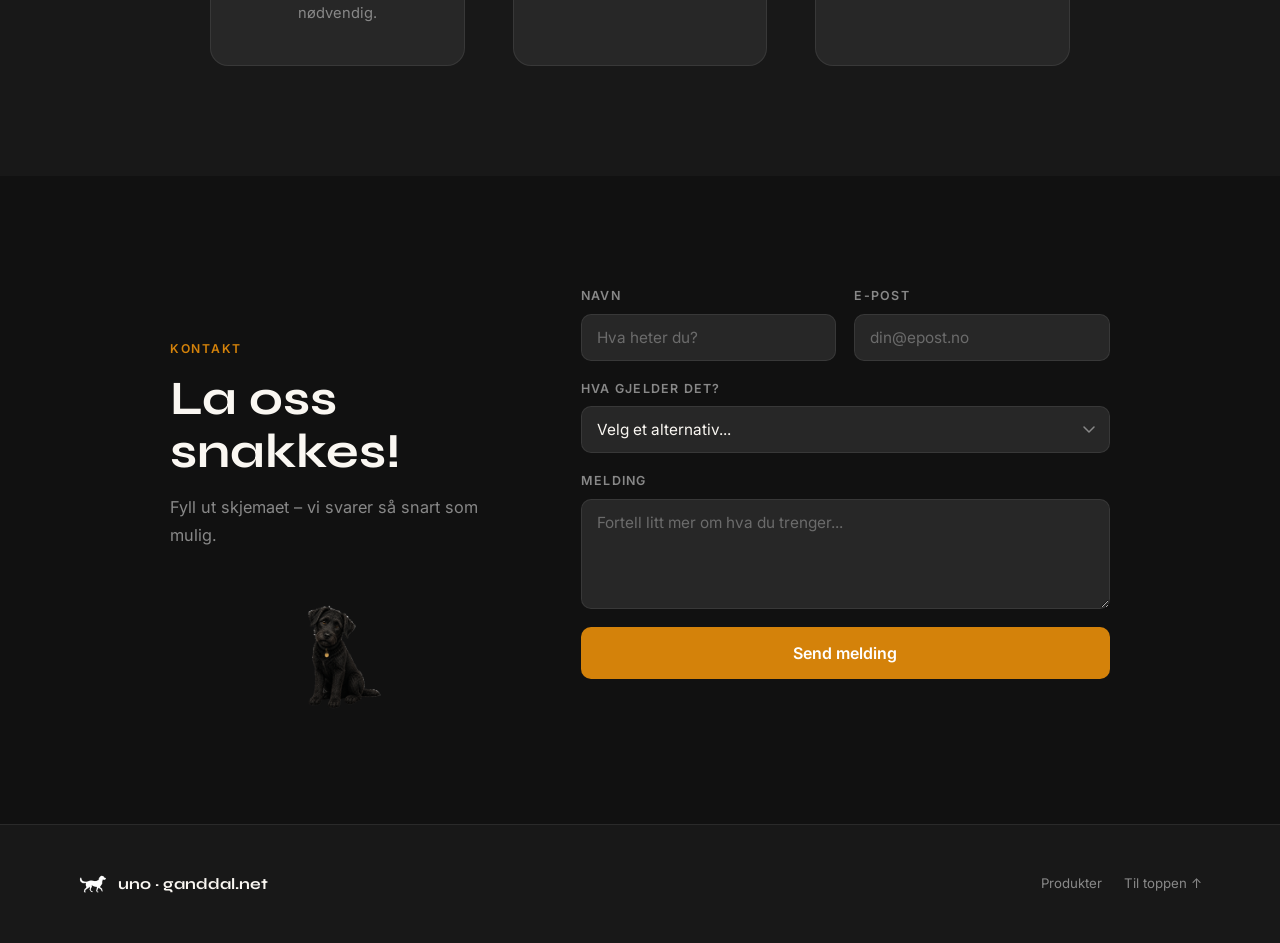
==== commit 5638834d: "Fjern copyright-footer fra index.html og ukeplan1e.html Co-Authored-By: Claude Sonnet 4.6 <noreply@a" ====
--- a/index.html
+++ b/index.html
@@ -12,6 +12,7 @@
   <link rel="apple-touch-icon" sizes="180x180" href="/favicon/apple-touch-icon.png">
   <link rel="icon" type="image/png" sizes="192x192" href="/favicon/android-chrome-192x192.png">
   <link rel="icon" type="image/png" sizes="512x512" href="/favicon/android-chrome-512x512.png">
+  <link rel="manifest" href="/favicon/manifest.json">
   <meta name="theme-color" content="#111111">
   <link rel="preconnect" href="https://fonts.googleapis.com">
   <link rel="preconnect" href="https://fonts.gstatic.com" crossorigin>
@@ -265,7 +266,6 @@
           <div class="footer-logo-wrap"><img src="img/sblogo.png" alt="Uno"></div>
           <span>uno · ganddal.net</span>
         </div>
-        <p class="footer-copy">© Geddi 2026 · Laget med ❤️</p>
         <nav class="footer-nav" aria-label="Bunnavigasjon">
           <a href="#produkter">Produkter</a>
           <a href="#topp">Til toppen ↑</a>
--- a/style.css
+++ b/style.css
@@ -125,7 +125,7 @@
   width: 34px; height: 34px;
   flex-shrink: 0;
 }
-.nav-logo-img img { width: 34px; height: 34px; object-fit: contain; }
+.nav-logo-img img { width: 34px; height: 34px; object-fit: contain; filter: brightness(0) invert(1); }
 
 .nav-links {
   display: flex;
@@ -646,7 +646,7 @@
 .footer-logo-wrap {
   width: 30px; height: 30px;
 }
-.footer-logo-wrap img { width: 30px; height: 30px; object-fit: contain; }
+.footer-logo-wrap img { width: 30px; height: 30px; object-fit: contain; filter: brightness(0) invert(1); }
 .footer-copy { color: var(--text-muted); font-size: .83rem; }
 .footer-nav  { display: flex; gap: 22px; }
 .footer-nav a { color: var(--text-muted); font-size: .83rem; transition: color .2s; }
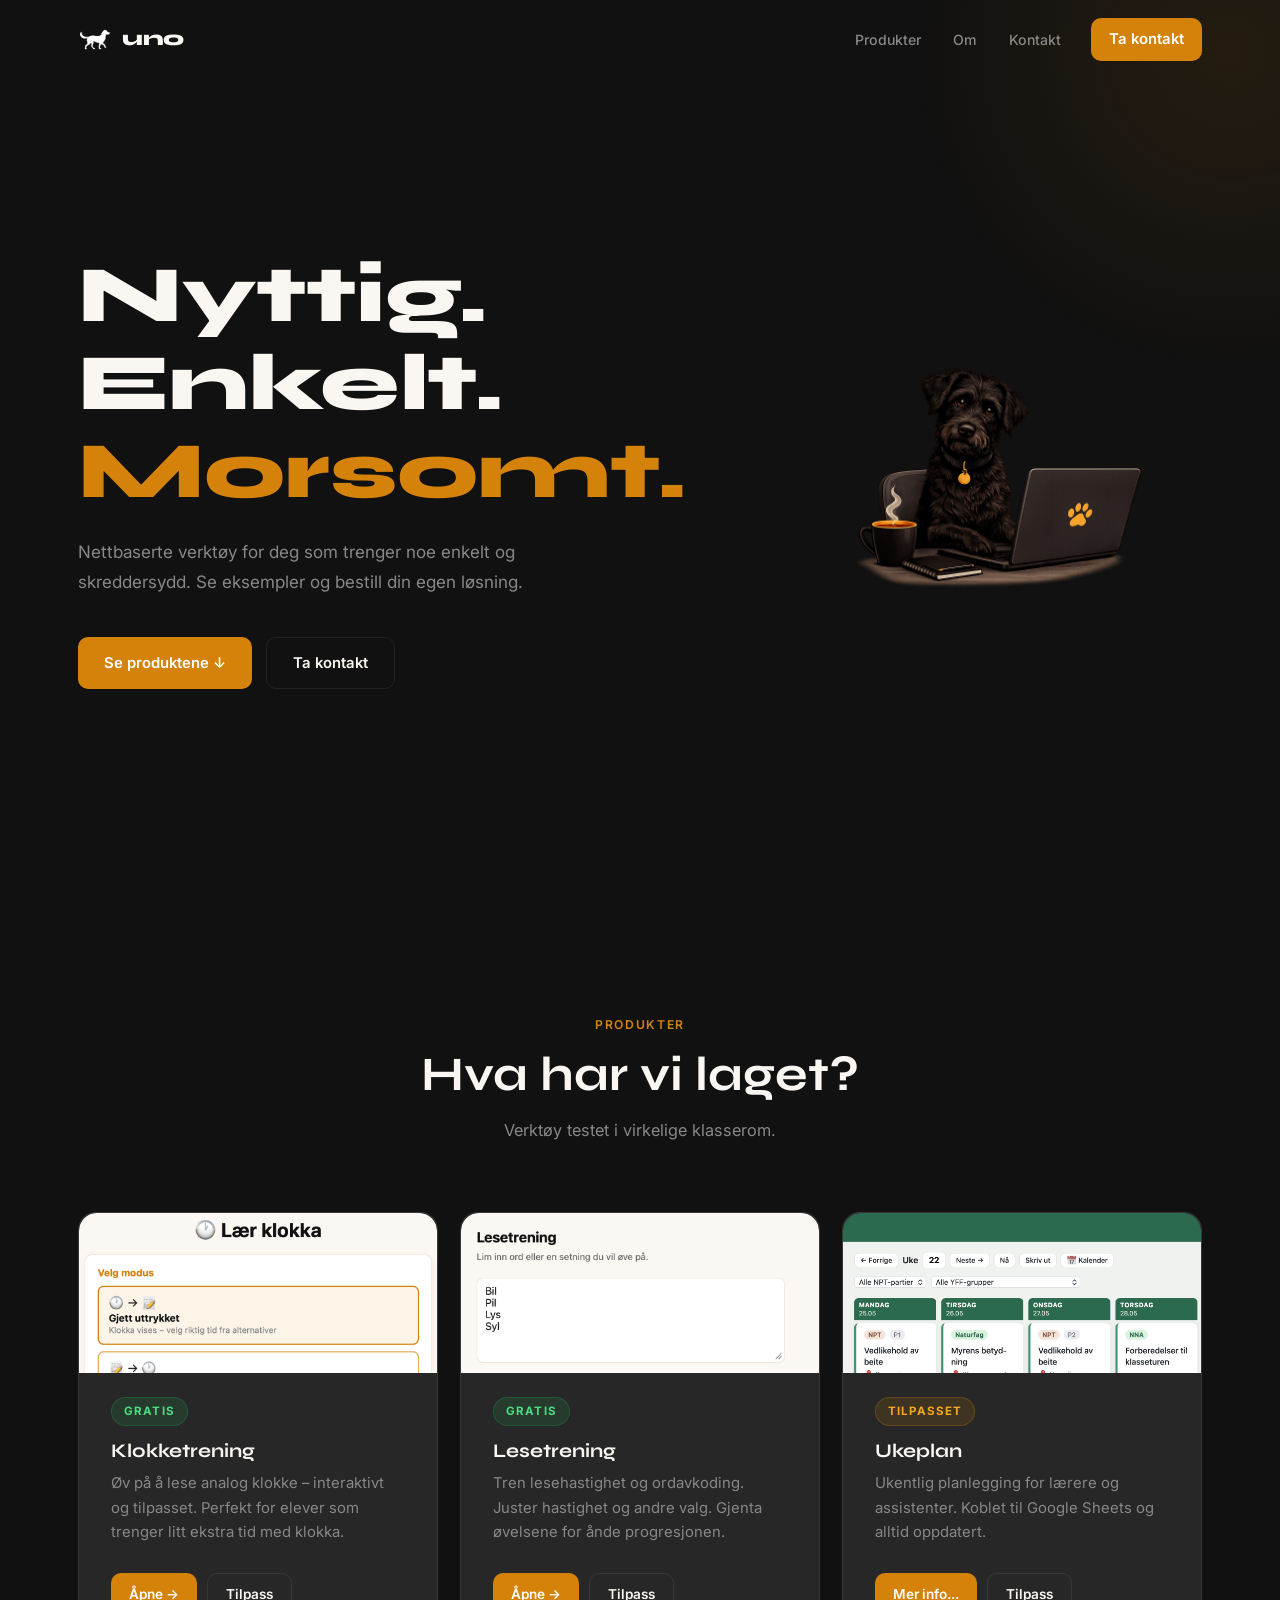
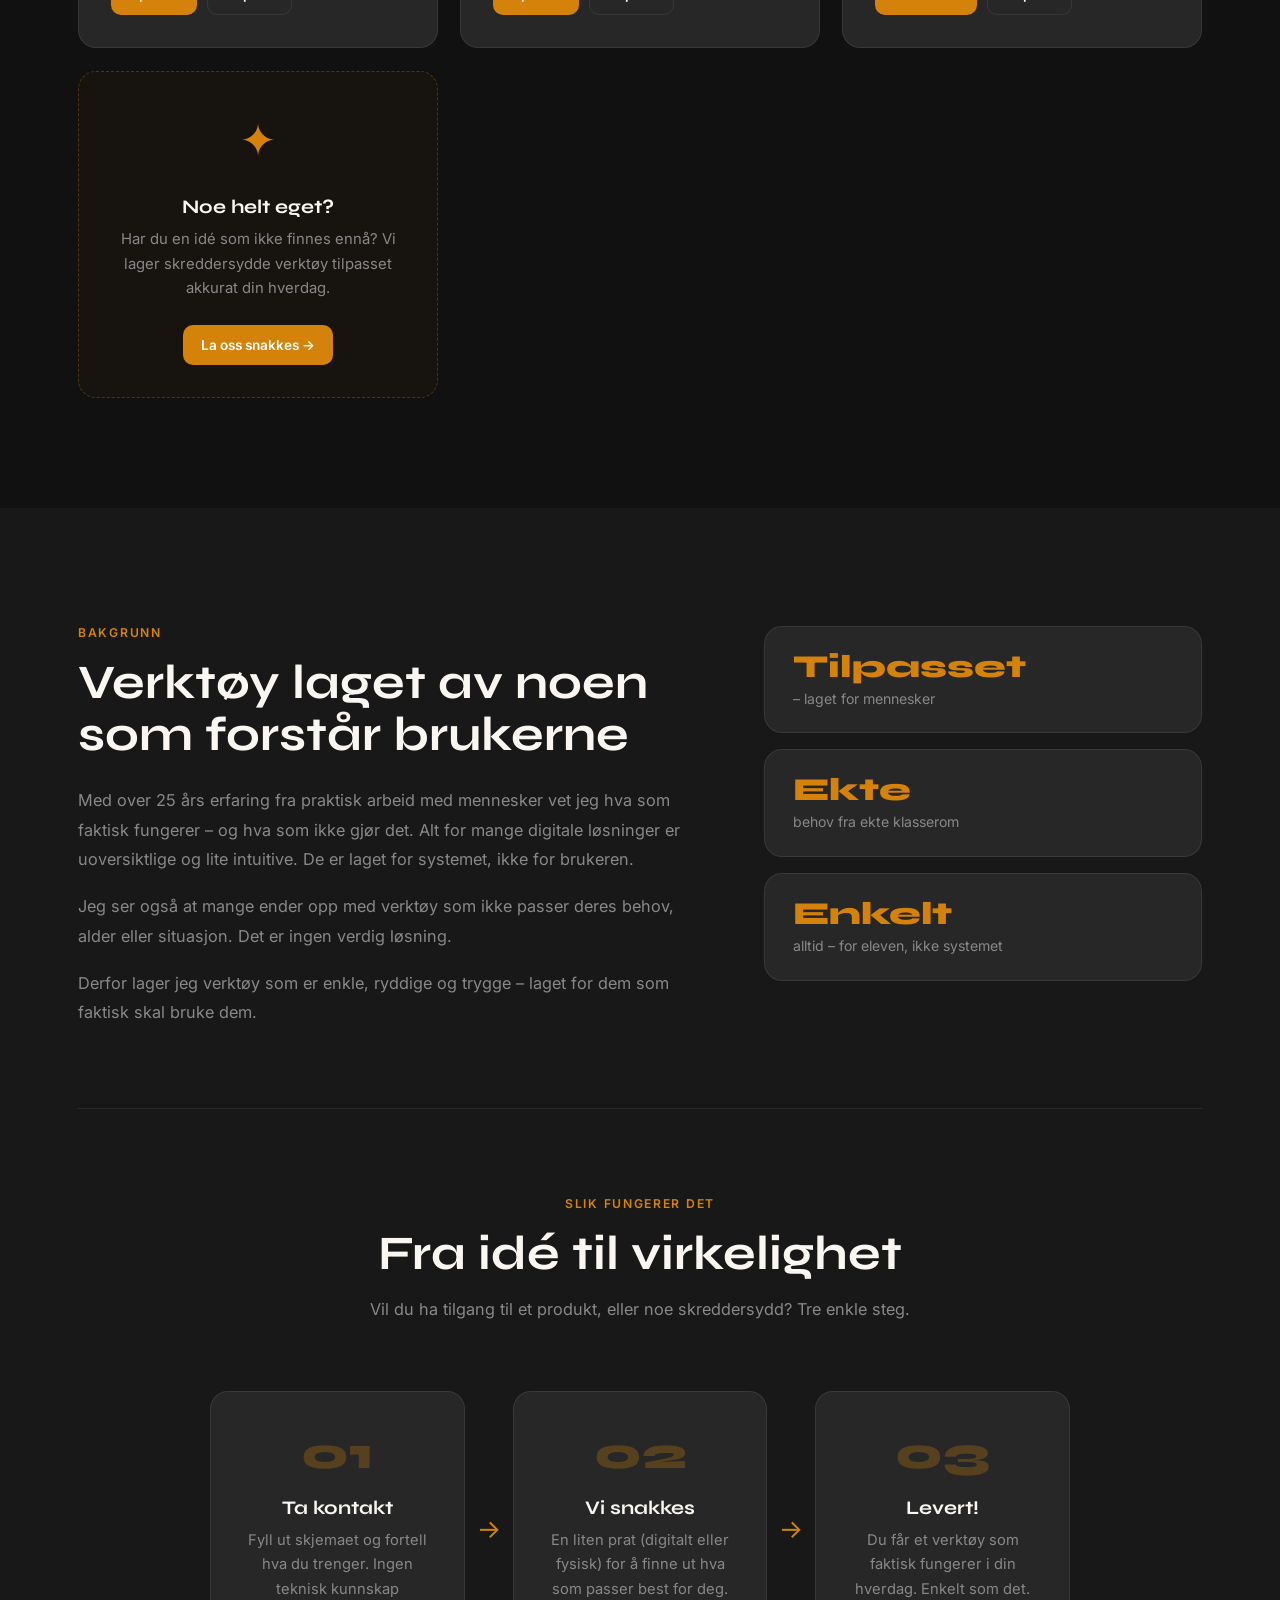
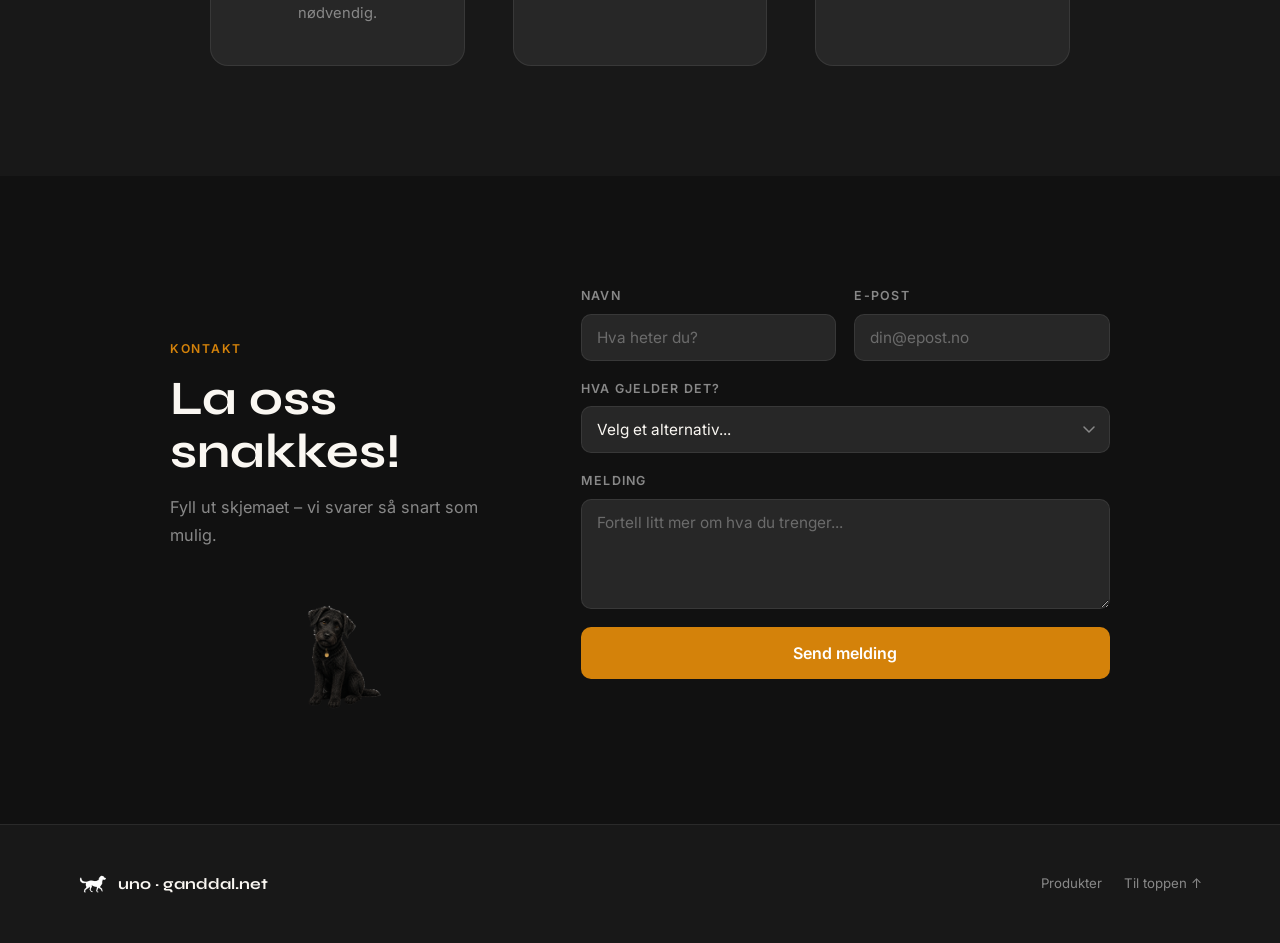
==== commit 404fe49c: "Oppdater kortbeskrivelse for Lesetrening Co-Authored-By: Claude Sonnet 4.6 <noreply@anthropic.com>" ====
--- a/index.html
+++ b/index.html
@@ -95,7 +95,7 @@
           </div>
           <span class="card-tag tag-free">Gratis</span>
           <h3>Lesetrening</h3>
-          <p>Tren lesehastighet og ordavkoding. To moduser: flylesing og tekst. Fungerer på alle enheter.</p>
+          <p>Tren lesehastighet og ordavkoding. Juster hastighet og andre valg. Gjenta øvelsene for ånde progresjonen.</p>
           <div class="card-footer card-footer--two">
             <a href="https://bligod.ganddal.net/Lesetrening" target="_blank" rel="noopener" class="btn btn-accent btn-sm">Åpne →</a>
             <a href="#kontakt" class="btn btn-ghost btn-sm" data-preselect="tilpass-lesetrening">Tilpass</a>
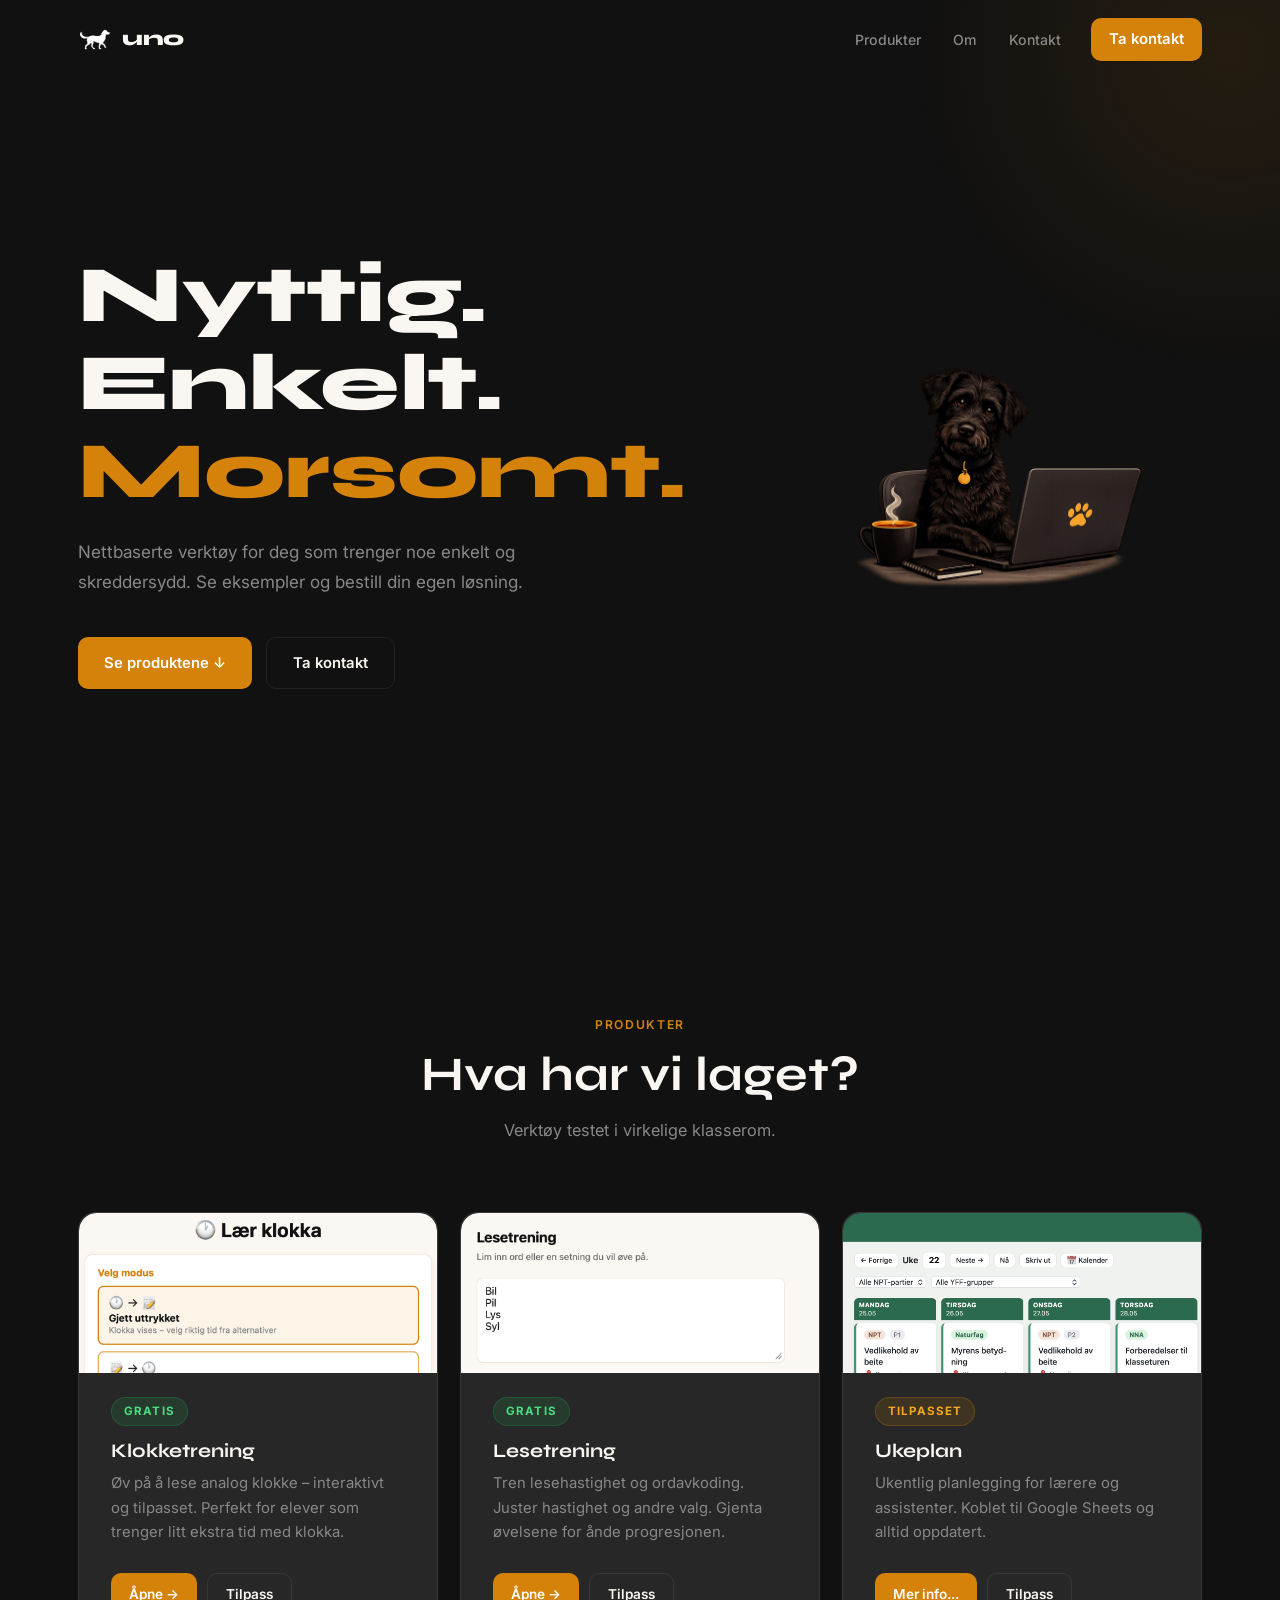
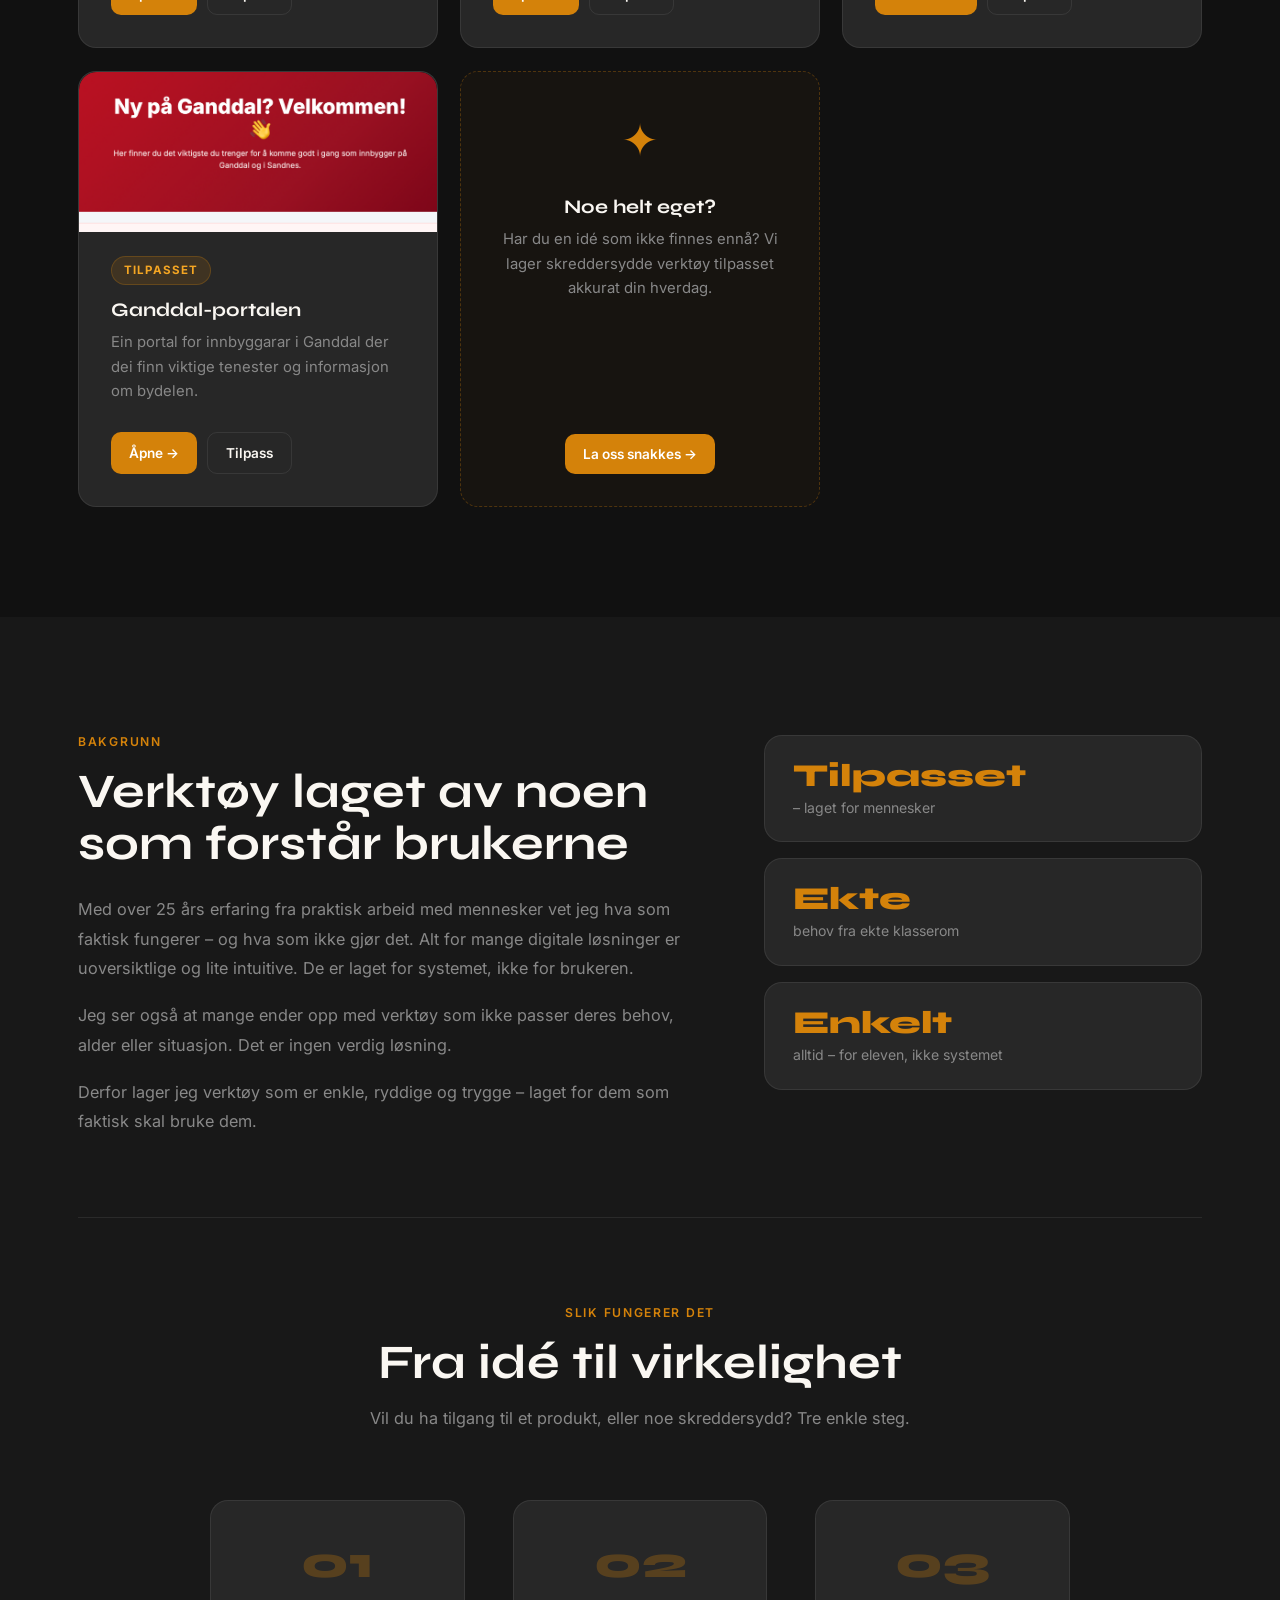
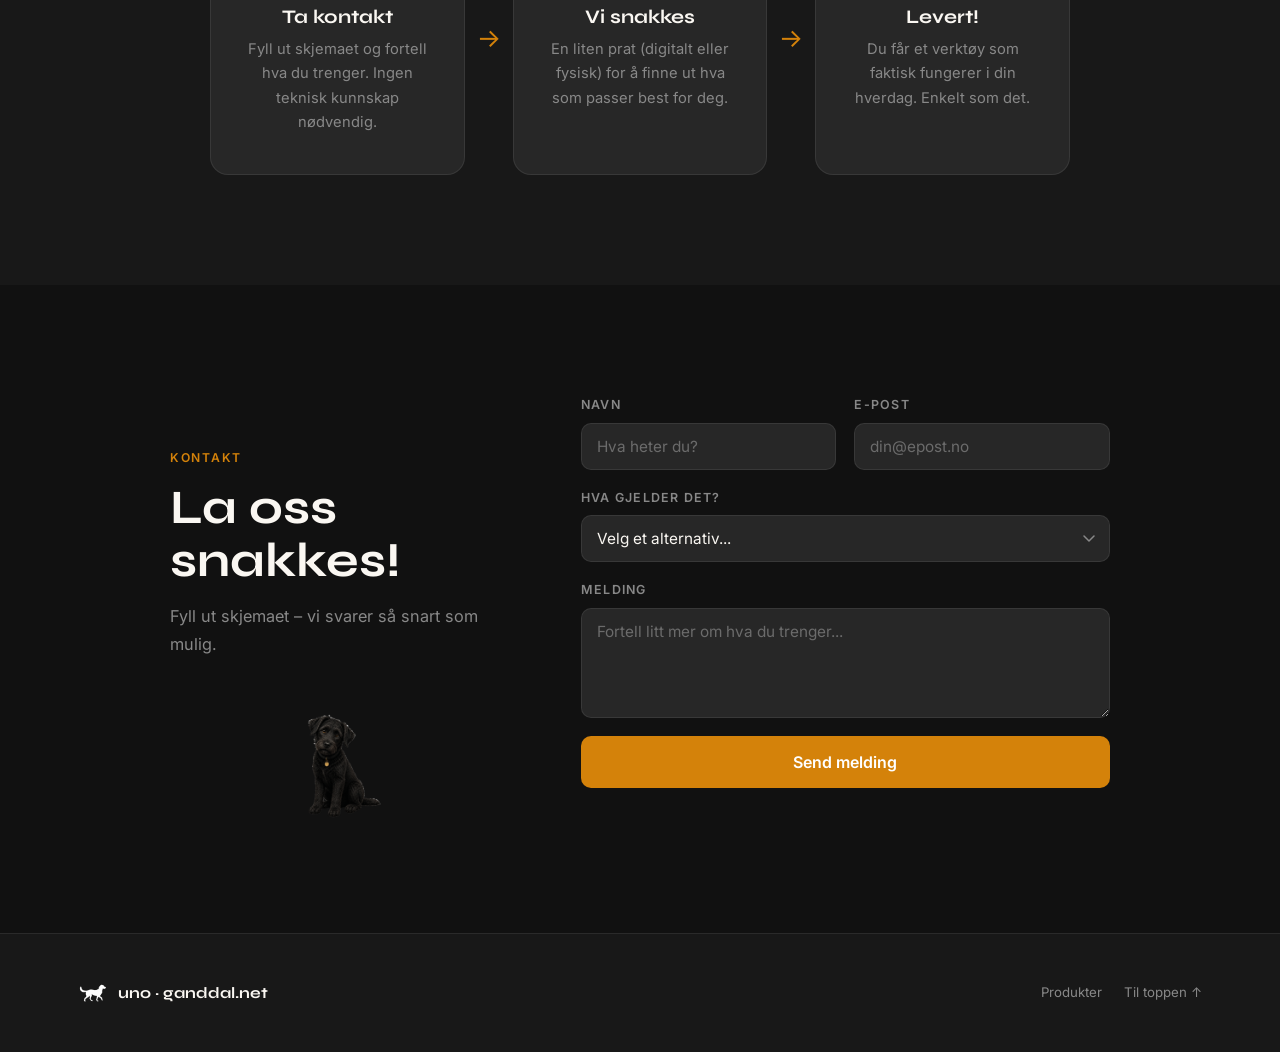
==== commit 24c87cc3: "Legg til Ganddal-portalen som produktkort Nytt kort med skjermbilde, Tilpasset-tag og lenke til www." ====
--- a/index.html
+++ b/index.html
@@ -66,9 +66,9 @@
   </section>
 
   <!-- ===== PRODUKTER ===== -->
-  <section class="section" id="produkter">
-    <div class="container">
-      <div class="section-header reveal">
+  <section class="section">
+    <div class="container">
+      <div class="section-header reveal" id="produkter">
         <span class="section-tag">Produkter</span>
         <h2>Hva har vi laget?</h2>
         <p>Verktøy testet i virkelige klasserom.</p>
@@ -112,6 +112,19 @@
           <div class="card-footer card-footer--two">
             <a href="ukeplan1e.html" class="btn btn-accent btn-sm">Mer info...</a>
             <a href="#kontakt" class="btn btn-ghost btn-sm" data-preselect="tilpass-ukeplan">Tilpass</a>
+          </div>
+        </div>
+
+        <div class="product-card reveal" data-tilt>
+          <div class="card-header card-header--screenshot">
+            <img src="img/sganddal.png" alt="Ganddal-portalen forhåndsvisning" class="card-screenshot">
+          </div>
+          <span class="card-tag tag-access">Tilpasset</span>
+          <h3>Ganddal-portalen</h3>
+          <p>Ein portal for innbyggarar i Ganddal der dei finn viktige tenester og informasjon om bydelen.</p>
+          <div class="card-footer card-footer--two">
+            <a href="https://www.ganddal.net" target="_blank" rel="noopener" class="btn btn-accent btn-sm">Åpne →</a>
+            <a href="#kontakt" class="btn btn-ghost btn-sm" data-preselect="tilpass-ganddal">Tilpass</a>
           </div>
         </div>
 
@@ -232,6 +245,7 @@
                 <option value="tilpass-klokketrening">Tilpass – Klokketrening</option>
                 <option value="tilpass-lesetrening">Tilpass – Lesetrening</option>
                 <option value="tilpass-ukeplan">Tilpass – Ukeplan</option>
+                <option value="tilpass-ganddal">Tilpass – Ganddal-portalen</option>
                 <option value="skreddersøm">Skreddersydd løsning</option>
                 <option value="annet">Noe annet</option>
               </select>
--- a/style.css
+++ b/style.css
@@ -21,7 +21,7 @@
 
 /* ── Reset ── */
 *, *::before, *::after { box-sizing: border-box; margin: 0; padding: 0; }
-html { scroll-behavior: smooth; scroll-padding-top: 80px; }
+html { scroll-behavior: smooth; scroll-padding-top: 65px; }
 body {
   font-family: 'Inter', system-ui, sans-serif;
   background: var(--bg);
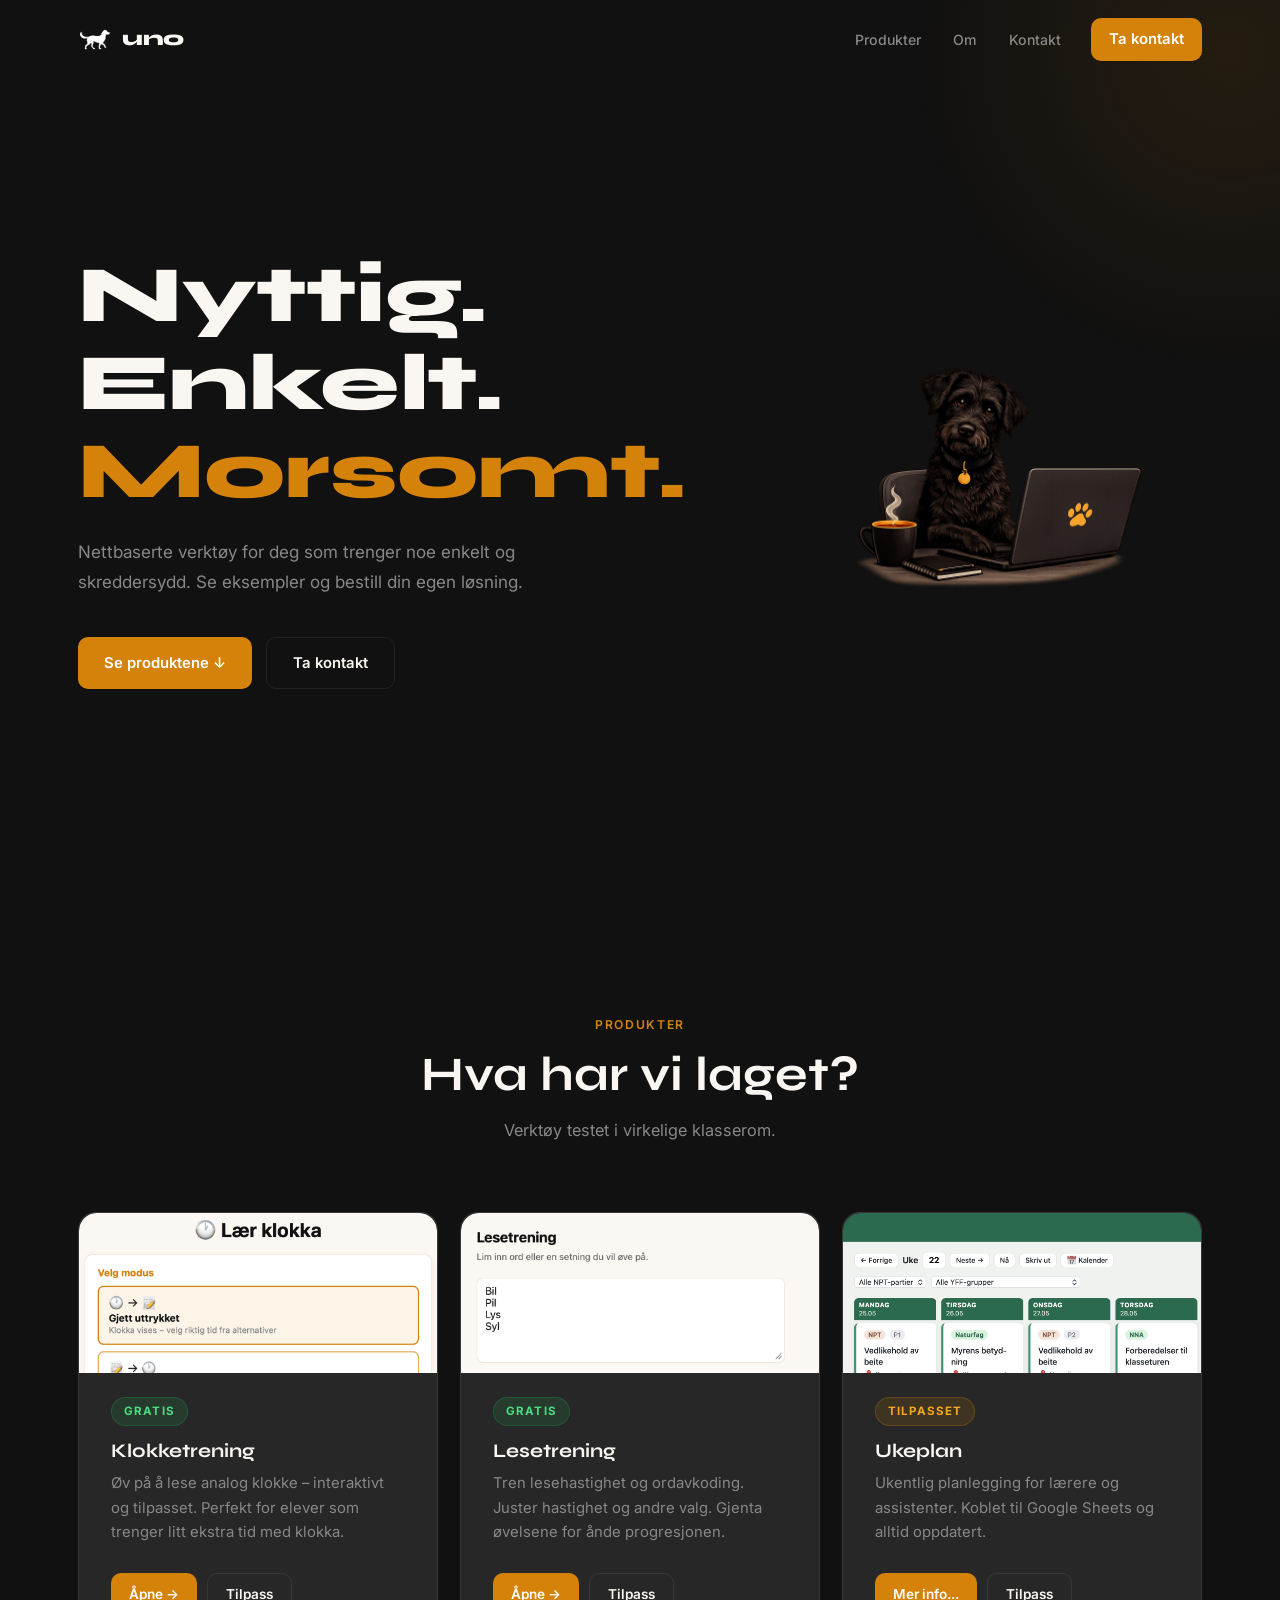
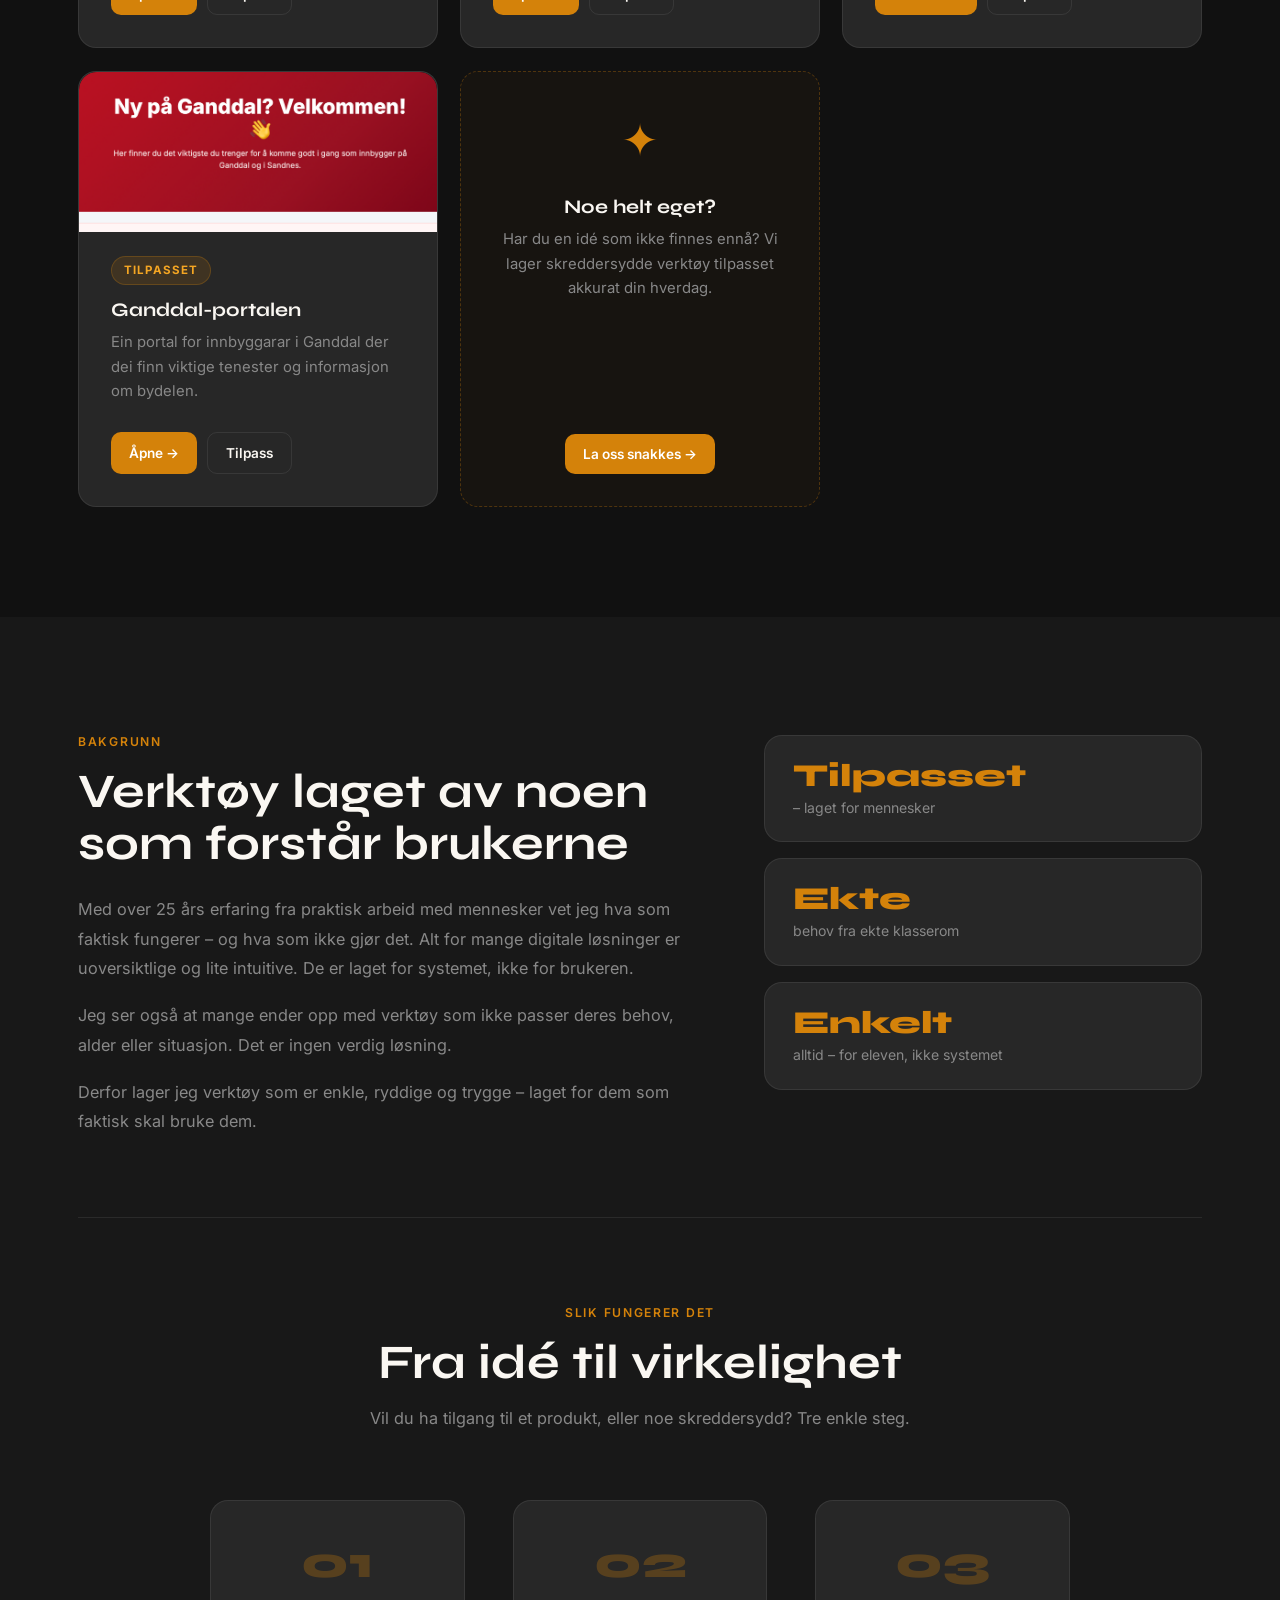
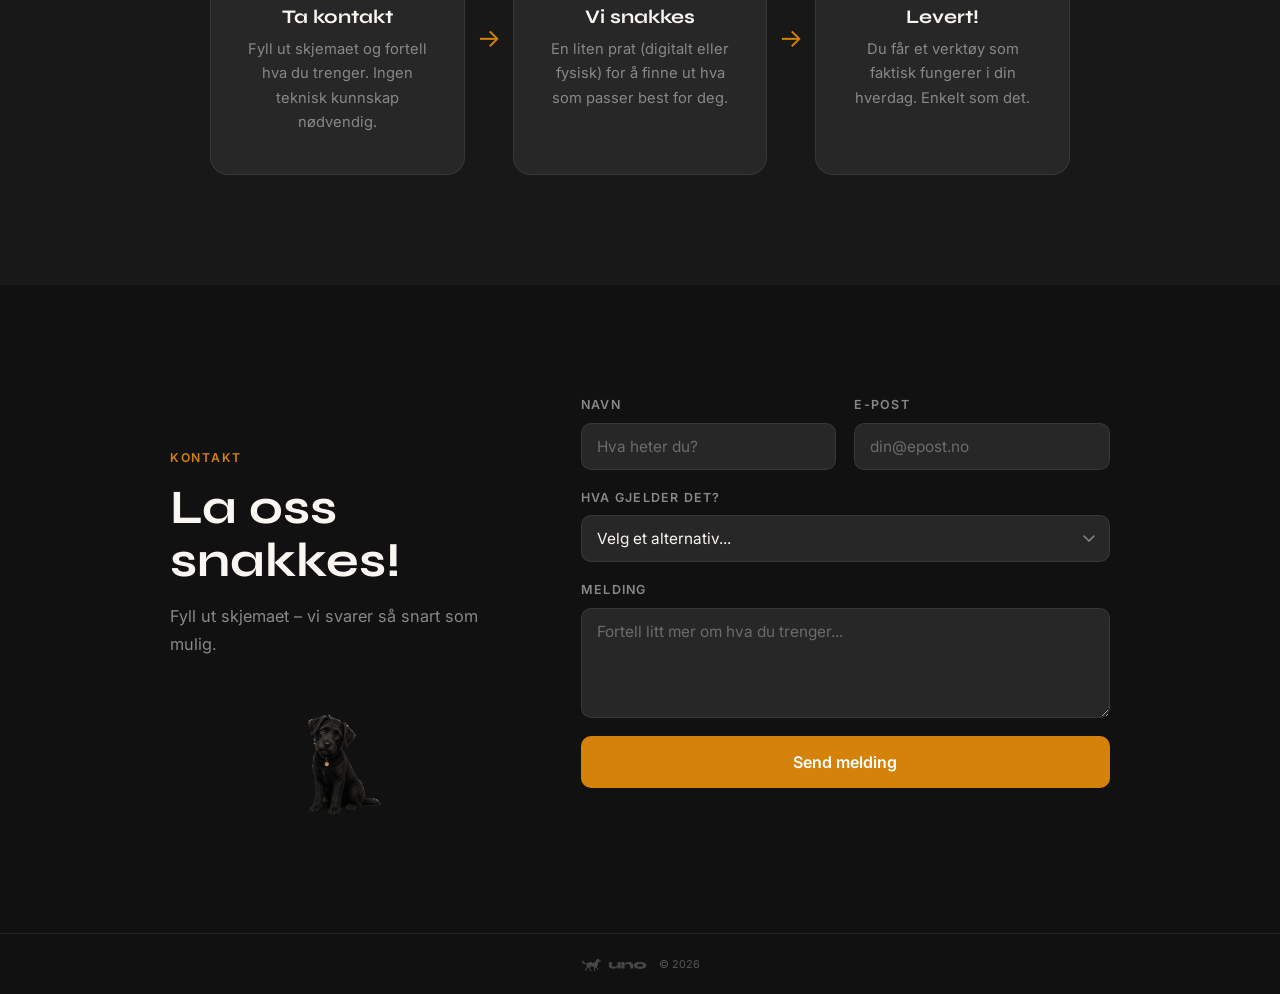
==== commit efebf6f6: "Forenkle footer til diskret logo + © 2026 Co-Authored-By: Claude Sonnet 4.6 <noreply@anthropic.com>" ====
--- a/index.html
+++ b/index.html
@@ -274,18 +274,10 @@
 
   <!-- ===== FOOTER ===== -->
   <footer class="footer">
-    <div class="container">
-      <div class="footer-inner">
-        <div class="footer-brand">
-          <div class="footer-logo-wrap"><img src="img/sblogo.png" alt="Uno"></div>
-          <span>uno · ganddal.net</span>
-        </div>
-        <nav class="footer-nav" aria-label="Bunnavigasjon">
-          <a href="#produkter">Produkter</a>
-          <a href="#topp">Til toppen ↑</a>
-        </nav>
-      </div>
-    </div>
+    <a href="#topp" style="background:transparent;line-height:0;display:block;">
+      <img src="img/unohundlogo.png" alt="uno" height="14" style="display:block;opacity:.45;">
+    </a>
+    <span>© 2026</span>
   </footer>
 
   <!-- Easter egg popup -->
--- a/style.css
+++ b/style.css
@@ -624,33 +624,17 @@
    FOOTER
    ============================================================ */
 .footer {
-  padding: 44px 0;
+  display: flex;
+  justify-content: center;
+  align-items: center;
+  gap: 0.6rem;
+  padding: 1.4rem 0 1.2rem;
   border-top: 1px solid var(--border);
-  background: var(--bg-alt);
-}
-.footer-inner {
-  display: flex;
-  align-items: center;
-  justify-content: space-between;
-  gap: 24px;
-  flex-wrap: wrap;
-}
-.footer-brand {
-  display: flex;
-  align-items: center;
-  gap: 10px;
-  font-family: 'Syne', sans-serif;
-  font-weight: 700;
-  font-size: .98rem;
-}
-.footer-logo-wrap {
-  width: 30px; height: 30px;
-}
-.footer-logo-wrap img { width: 30px; height: 30px; object-fit: contain; filter: brightness(0) invert(1); }
-.footer-copy { color: var(--text-muted); font-size: .83rem; }
-.footer-nav  { display: flex; gap: 22px; }
-.footer-nav a { color: var(--text-muted); font-size: .83rem; transition: color .2s; }
-.footer-nav a:hover { color: var(--accent); }
+}
+.footer span {
+  font-size: 0.68rem;
+  color: #555;
+}
 
 /* ============================================================
    EASTER EGG
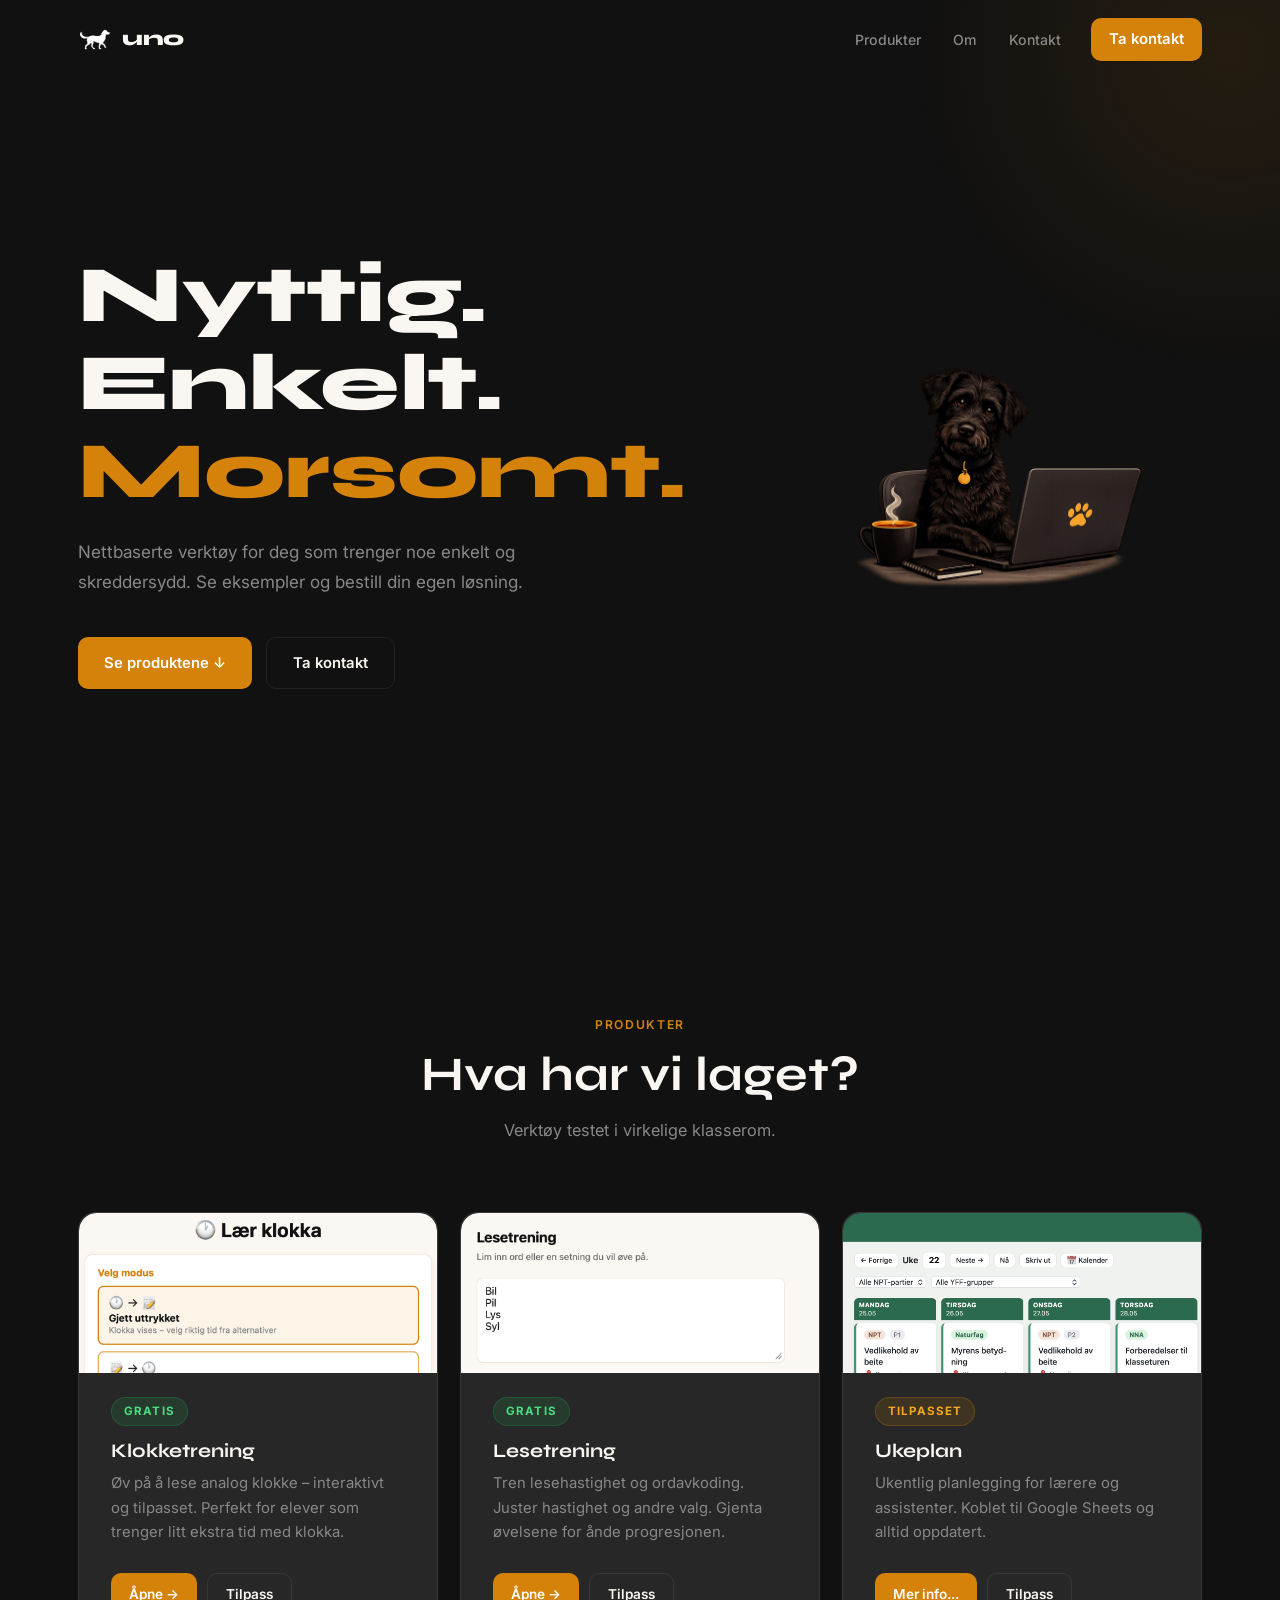
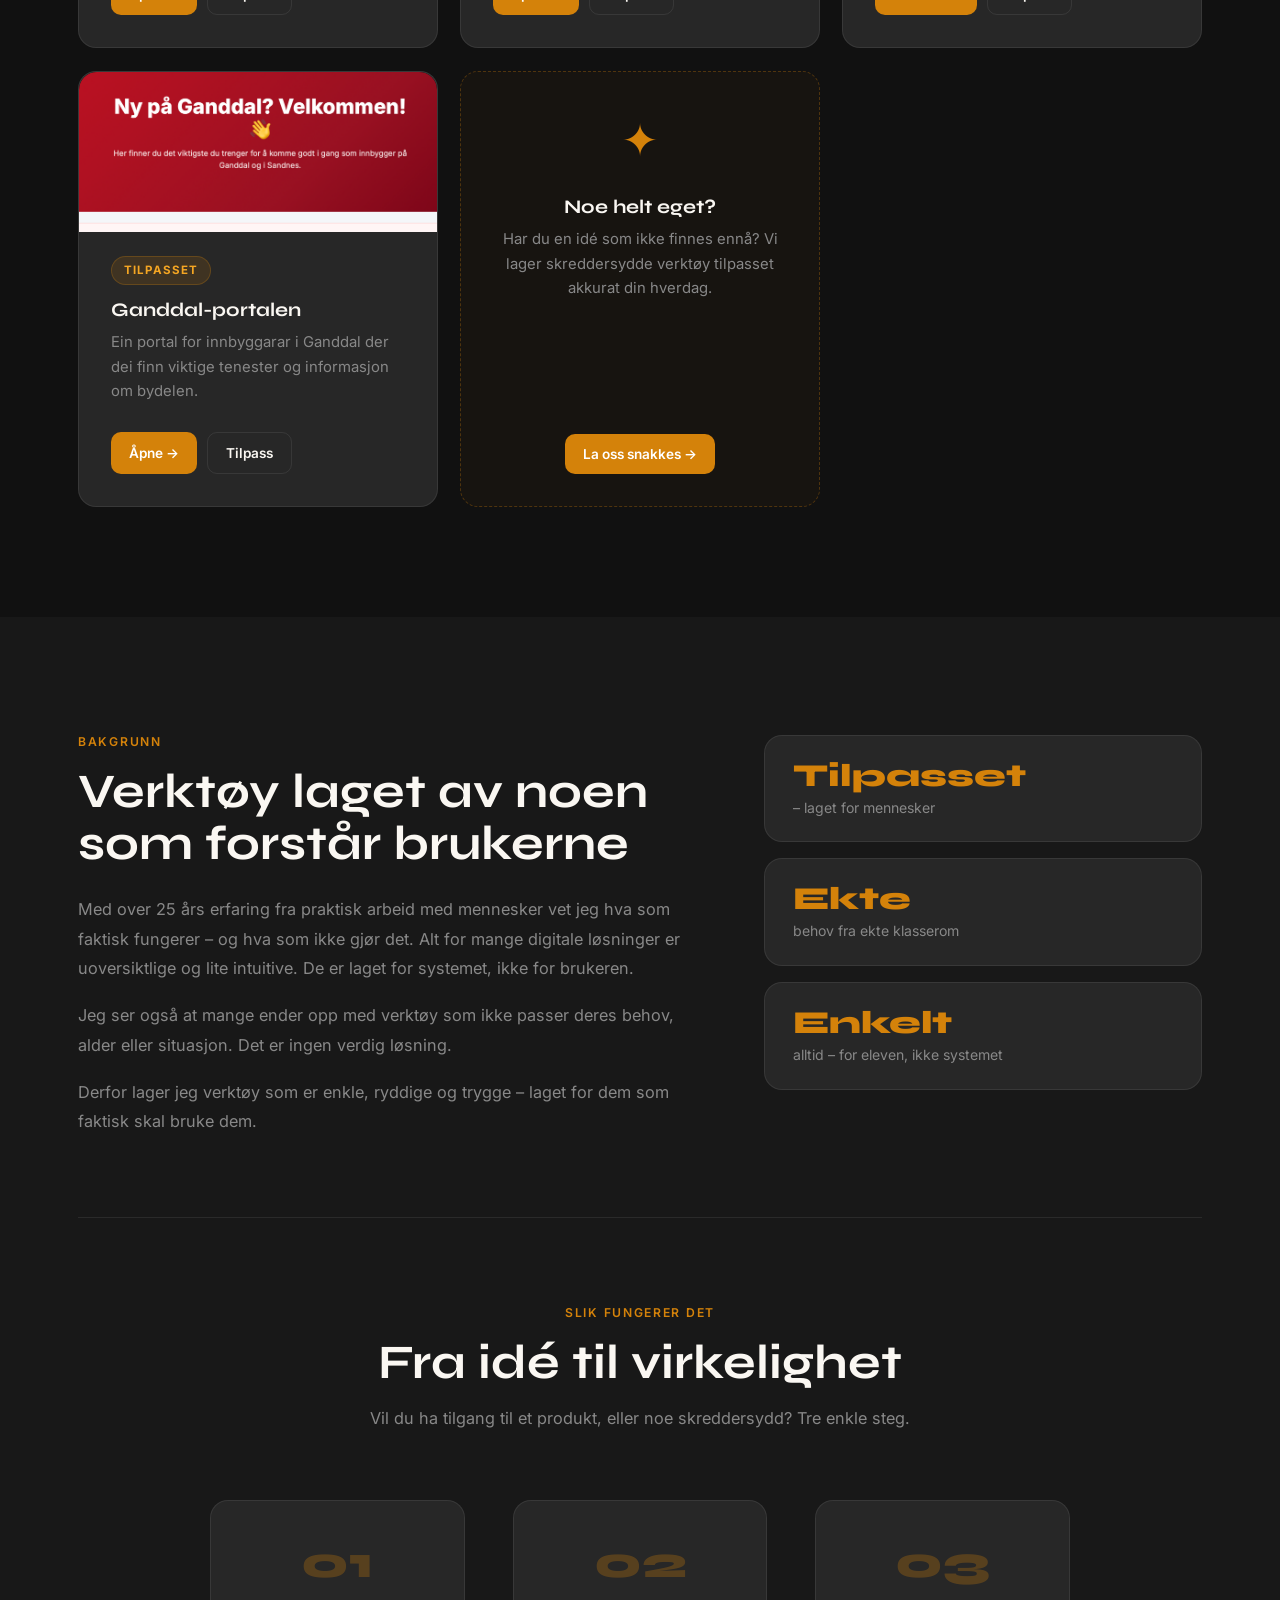
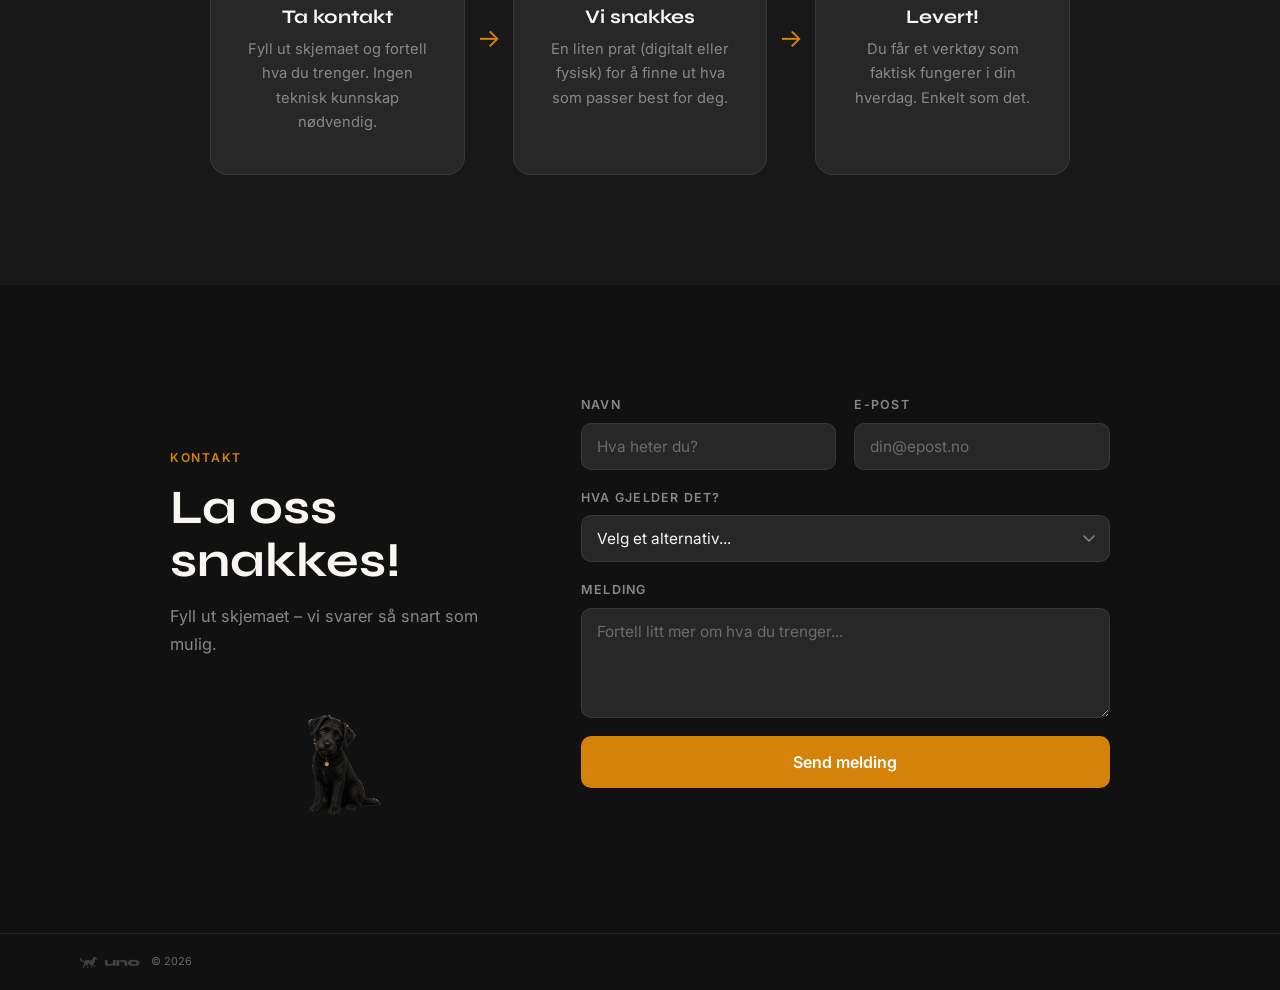
==== commit 858a19a5: "Fix footer: logo og © 2026 på same linje, venstrejustert med padding Co-Authored-By: Claude Sonnet 4" ====
--- a/index.html
+++ b/index.html
@@ -274,10 +274,12 @@
 
   <!-- ===== FOOTER ===== -->
   <footer class="footer">
-    <a href="#topp" style="background:transparent;line-height:0;display:block;">
-      <img src="img/unohundlogo.png" alt="uno" height="14" style="display:block;opacity:.45;">
-    </a>
-    <span>© 2026</span>
+    <div class="footer-inner">
+      <a href="#topp" class="footer-logo-link">
+        <img src="img/unohundlogo.png" alt="uno" height="13">
+      </a>
+      <span class="footer-copy">© 2026</span>
+    </div>
   </footer>
 
   <!-- Easter egg popup -->
--- a/style.css
+++ b/style.css
@@ -624,17 +624,20 @@
    FOOTER
    ============================================================ */
 .footer {
-  display: flex;
-  justify-content: center;
+  padding: 1.2rem 0;
+  border-top: 1px solid var(--border);
+}
+.footer-inner {
+  max-width: 1180px;
+  margin: 0 auto;
+  padding: 0 28px;
+  display: flex;
   align-items: center;
-  gap: 0.6rem;
-  padding: 1.4rem 0 1.2rem;
-  border-top: 1px solid var(--border);
-}
-.footer span {
-  font-size: 0.68rem;
-  color: #555;
-}
+  gap: 0.55rem;
+}
+.footer-logo-link { display: inline-flex; align-items: center; line-height: 0; }
+.footer-logo-link img { opacity: .4; }
+.footer-copy { font-size: 0.68rem; color: #666; }
 
 /* ============================================================
    EASTER EGG
